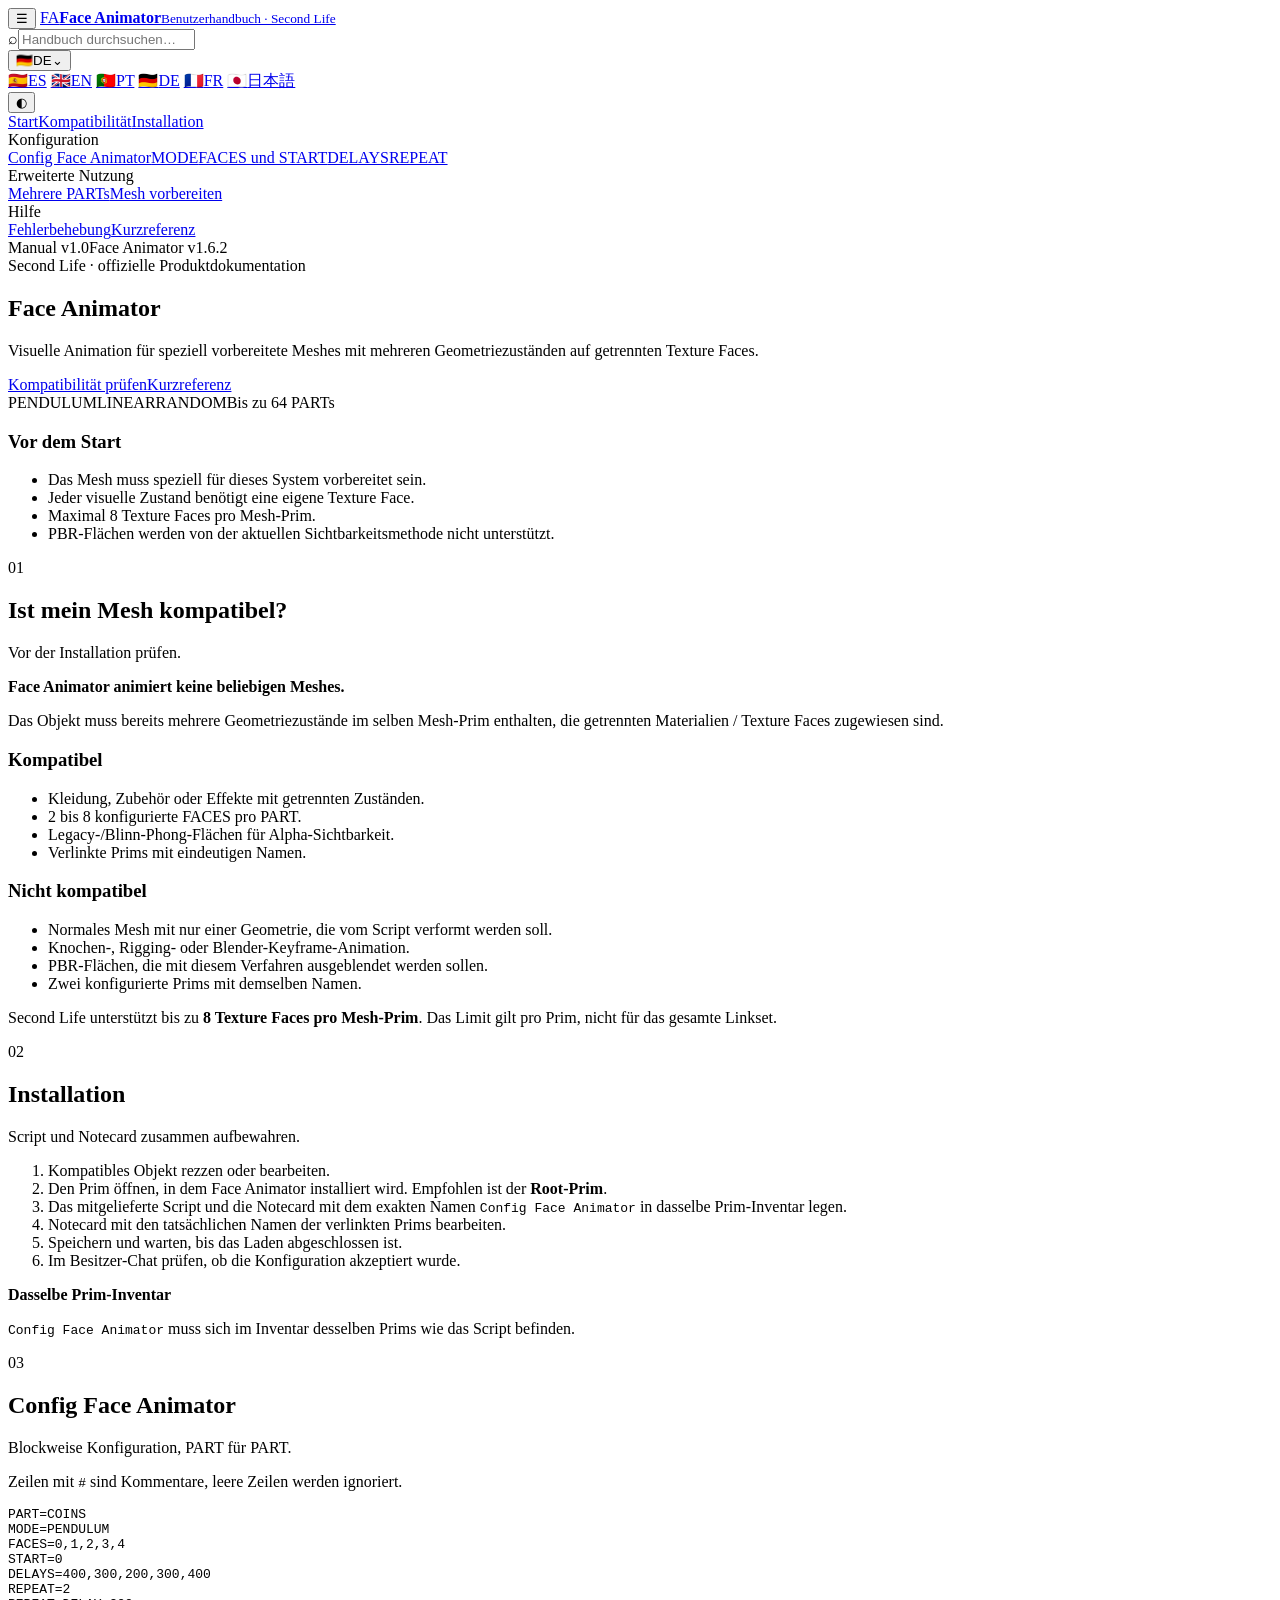
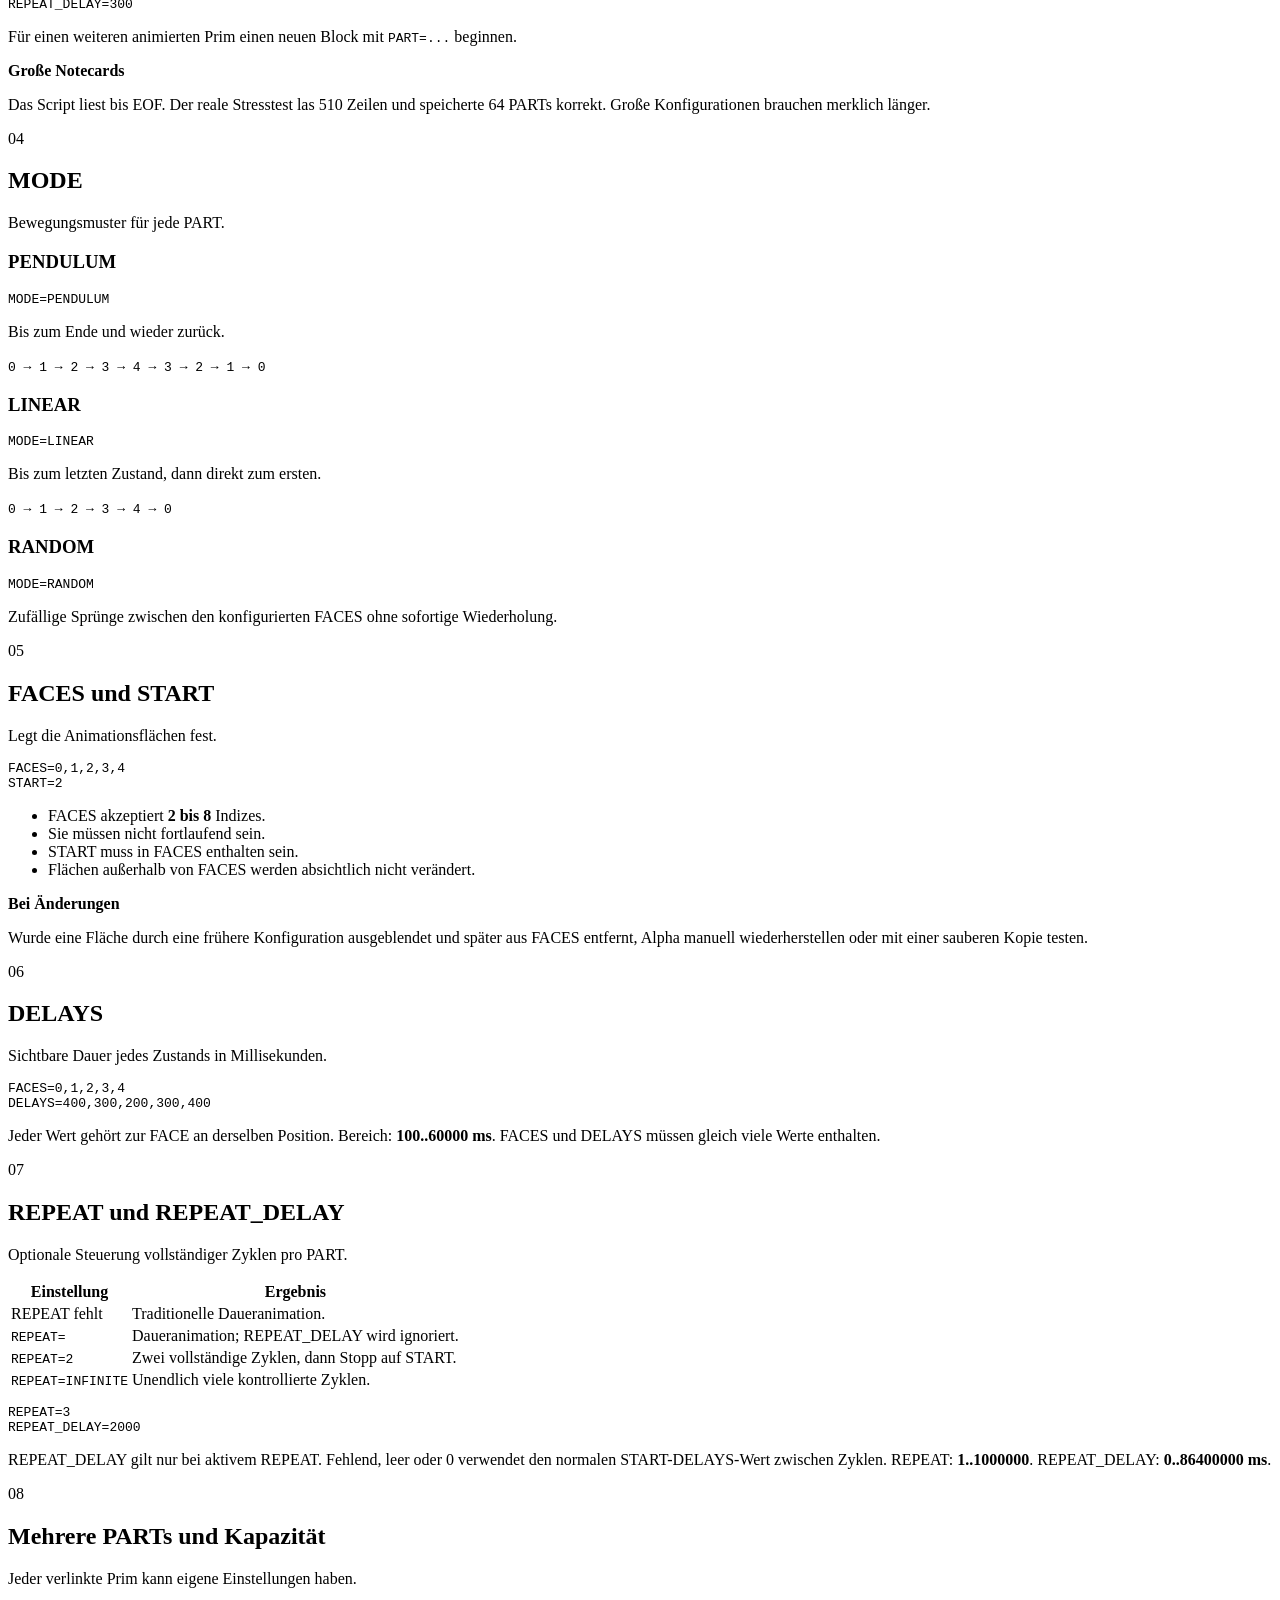
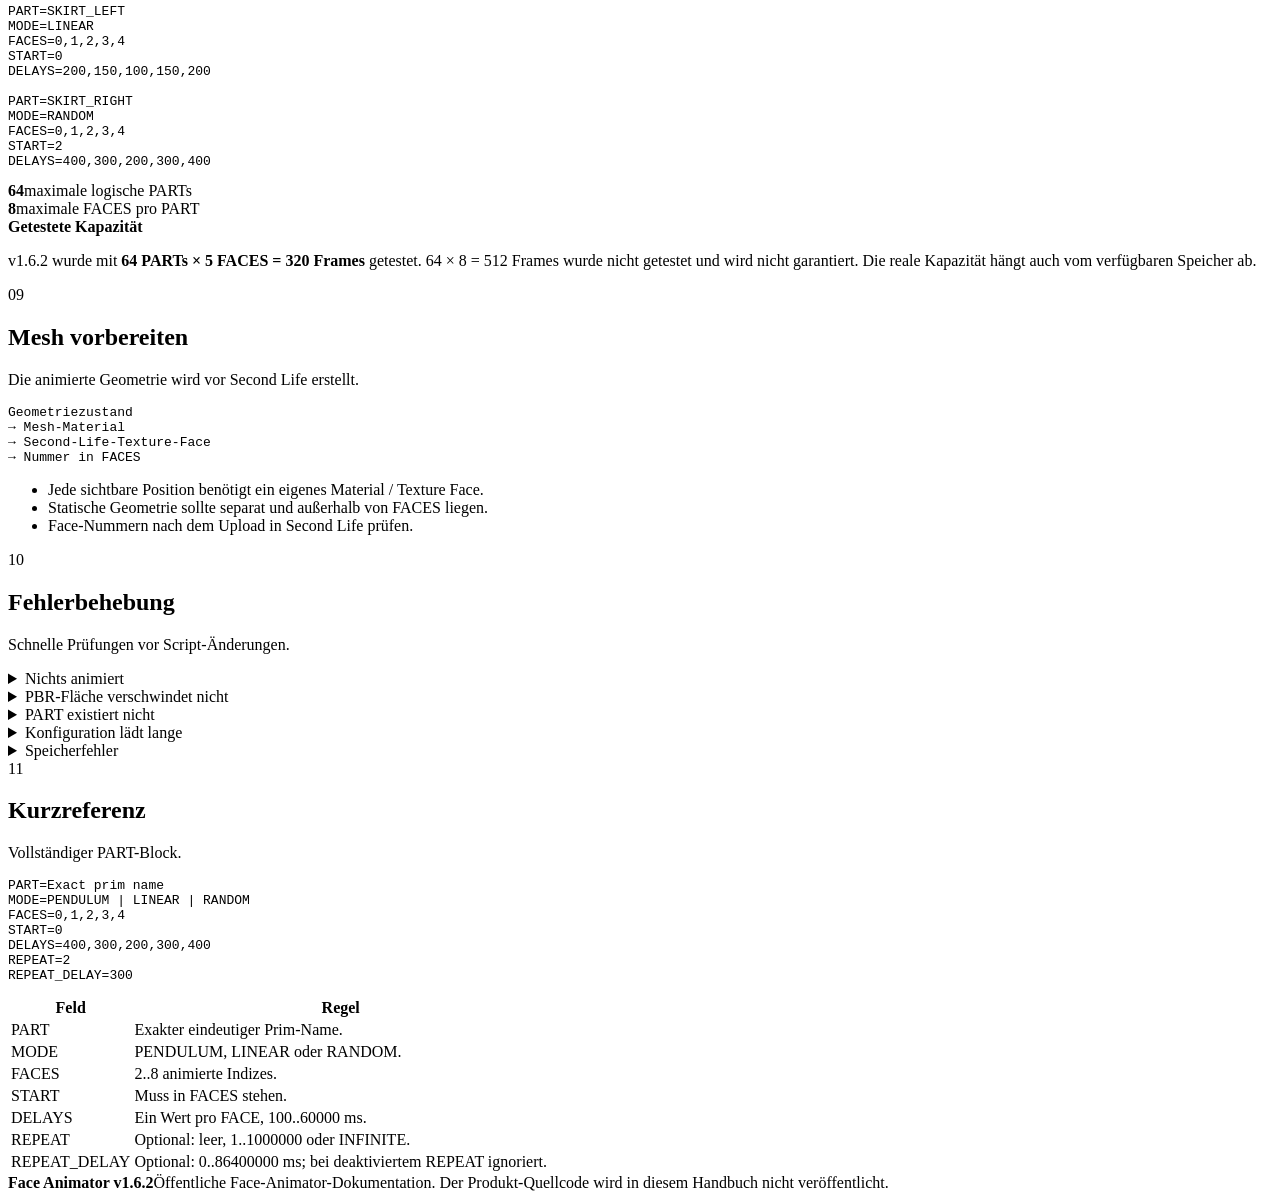
==== docs/de.html @ 1f6662c4 "Publica manual Face Animator: docs/de.html" ====
<!doctype html>
<html lang="de" data-theme="light" data-language="de">
<head>
  <meta charset="utf-8">
  <meta name="viewport" content="width=device-width,initial-scale=1">
  <meta name="description" content="Benutzerhandbuch für Face Animator v1.6.2 für Second Life.">
  <meta name="theme-color" content="#5745d8">
  <title>Face Animator · Benutzerhandbuch</title>
  <link rel="stylesheet" href="./styles.css?v=face-animator-20261009-1">
</head>
<body>
<header class="topbar">
  <button class="icon-button mobile-only" id="menuButton" aria-label="Menu">☰</button>
  <a class="brand" href="#inicio" aria-label="Face Animator"><span class="brand-mark">FA</span><span><strong>Face Animator</strong><small>Benutzerhandbuch · Second Life</small></span></a>
  <div class="top-actions">
    <label class="search"><span>⌕</span><input id="searchInput" type="search" placeholder="Handbuch durchsuchen…" aria-label="Handbuch durchsuchen…"></label>
    <div class="language-dropdown" id="languageDropdown">
      <button class="language-button" id="languageButton" type="button" aria-label="Language" aria-haspopup="true" aria-expanded="false"><span id="currentLanguageFlag" aria-hidden="true">🇩🇪</span><span class="language-code" id="currentLanguageCode">DE</span><span class="language-chevron" aria-hidden="true">⌄</span></button>
      <div class="language-menu" id="languageMenu" role="menu"><a href="./" data-lang="es" role="menuitem"><span aria-hidden="true">🇪🇸</span><span>ES</span></a>
<a href="./en.html" data-lang="en" role="menuitem"><span aria-hidden="true">🇬🇧</span><span>EN</span></a>
<a href="./pt.html" data-lang="pt" role="menuitem"><span aria-hidden="true">🇵🇹</span><span>PT</span></a>
<a href="./de.html" data-lang="de" role="menuitem"><span aria-hidden="true">🇩🇪</span><span>DE</span></a>
<a href="./fr.html" data-lang="fr" role="menuitem"><span aria-hidden="true">🇫🇷</span><span>FR</span></a>
<a href="./ja.html" data-lang="ja" role="menuitem"><span aria-hidden="true">🇯🇵</span><span>日本語</span></a></div>
    </div>
    <button class="icon-button" id="themeButton" aria-label="Theme">◐</button>
  </div>
</header>
<div class="layout">
  <aside class="sidebar" id="sidebar"><nav><a href="#inicio">Start</a><a href="#compatibilidade">Kompatibilität</a><a href="#instalacion">Installation</a><div class="nav-group">Konfiguration</div><a href="#config">Config Face Animator</a><a href="#modos">MODE</a><a href="#faces">FACES und START</a><a href="#delays">DELAYS</a><a href="#repeat">REPEAT</a><div class="nav-group">Erweiterte Nutzung</div><a href="#varias-partes">Mehrere PARTs</a><a href="#mesh">Mesh vorbereiten</a><div class="nav-group">Hilfe</div><a href="#problemas">Fehlerbehebung</a><a href="#referencia">Kurzreferenz</a></nav><div class="sidebar-footer"><span class="pill">Manual v1.0</span><span class="muted">Face Animator v1.6.2</span></div></aside>
  <main class="content" id="content">
<section id="inicio" class="hero searchable"><div class="hero-copy"><span class="eyebrow">Second Life · offizielle Produktdokumentation</span><h1>Face Animator</h1><p class="lead">Visuelle Animation für speziell vorbereitete Meshes mit mehreren Geometriezuständen auf getrennten Texture Faces.</p><div class="hero-actions"><a class="button primary" href="#compatibilidade">Kompatibilität prüfen</a><a class="button ghost" href="#referencia">Kurzreferenz</a></div><div class="badges"><span>PENDULUM</span><span>LINEAR</span><span>RANDOM</span><span>Bis zu 64 PARTs</span></div></div><div class="hero-card"><h3>Vor dem Start</h3><ul class="check-list"><li>Das Mesh muss speziell für dieses System vorbereitet sein.</li><li>Jeder visuelle Zustand benötigt eine eigene Texture Face.</li><li>Maximal 8 Texture Faces pro Mesh-Prim.</li><li>PBR-Flächen werden von der aktuellen Sichtbarkeitsmethode nicht unterstützt.</li></ul></div></section>
<section id="compatibilidade" class="doc-section searchable"><div class="section-heading"><span class="step">01</span><div><h2>Ist mein Mesh kompatibel?</h2><p>Vor der Installation prüfen.</p></div></div><div class="callout danger"><strong>Face Animator animiert keine beliebigen Meshes.</strong><p>Das Objekt muss bereits mehrere Geometriezustände im selben Mesh-Prim enthalten, die getrennten Materialien / Texture Faces zugewiesen sind.</p></div><div class="two-col"><div><h3>Kompatibel</h3><ul><li>Kleidung, Zubehör oder Effekte mit getrennten Zuständen.</li><li>2 bis 8 konfigurierte FACES pro PART.</li><li>Legacy-/Blinn-Phong-Flächen für Alpha-Sichtbarkeit.</li><li>Verlinkte Prims mit eindeutigen Namen.</li></ul></div><div><h3>Nicht kompatibel</h3><ul><li>Normales Mesh mit nur einer Geometrie, die vom Script verformt werden soll.</li><li>Knochen-, Rigging- oder Blender-Keyframe-Animation.</li><li>PBR-Flächen, die mit diesem Verfahren ausgeblendet werden sollen.</li><li>Zwei konfigurierte Prims mit demselben Namen.</li></ul></div></div><p>Second Life unterstützt bis zu <strong>8 Texture Faces pro Mesh-Prim</strong>. Das Limit gilt pro Prim, nicht für das gesamte Linkset.</p></section>
<section id="instalacion" class="doc-section searchable"><div class="section-heading"><span class="step">02</span><div><h2>Installation</h2><p>Script und Notecard zusammen aufbewahren.</p></div></div><ol><li>Kompatibles Objekt rezzen oder bearbeiten.</li><li>Den Prim öffnen, in dem Face Animator installiert wird. Empfohlen ist der <strong>Root-Prim</strong>.</li><li>Das mitgelieferte Script und die Notecard mit dem exakten Namen <code>Config Face Animator</code> in dasselbe Prim-Inventar legen.</li><li>Notecard mit den tatsächlichen Namen der verlinkten Prims bearbeiten.</li><li>Speichern und warten, bis das Laden abgeschlossen ist.</li><li>Im Besitzer-Chat prüfen, ob die Konfiguration akzeptiert wurde.</li></ol><div class="callout warning"><strong>Dasselbe Prim-Inventar</strong><p><code>Config Face Animator</code> muss sich im Inventar desselben Prims wie das Script befinden.</p></div></section>
<section id="config" class="doc-section searchable"><div class="section-heading"><span class="step">03</span><div><h2>Config Face Animator</h2><p>Blockweise Konfiguration, PART für PART.</p></div></div><p>Zeilen mit <code>#</code> sind Kommentare, leere Zeilen werden ignoriert.</p><pre><code>PART=COINS
MODE=PENDULUM
FACES=0,1,2,3,4
START=0
DELAYS=400,300,200,300,400
REPEAT=2
REPEAT_DELAY=300</code></pre><p>Für einen weiteren animierten Prim einen neuen Block mit <code>PART=...</code> beginnen.</p><div class="callout info"><strong>Große Notecards</strong><p>Das Script liest bis EOF. Der reale Stresstest las 510 Zeilen und speicherte 64 PARTs korrekt. Große Konfigurationen brauchen merklich länger.</p></div></section>
<section id="modos" class="doc-section searchable"><div class="section-heading"><span class="step">04</span><div><h2>MODE</h2><p>Bewegungsmuster für jede PART.</p></div></div><div class="cards three"><article><h3>PENDULUM</h3><pre><code>MODE=PENDULUM</code></pre><p>Bis zum Ende und wieder zurück.</p><code>0 → 1 → 2 → 3 → 4 → 3 → 2 → 1 → 0</code></article><article><h3>LINEAR</h3><pre><code>MODE=LINEAR</code></pre><p>Bis zum letzten Zustand, dann direkt zum ersten.</p><code>0 → 1 → 2 → 3 → 4 → 0</code></article><article><h3>RANDOM</h3><pre><code>MODE=RANDOM</code></pre><p>Zufällige Sprünge zwischen den konfigurierten FACES ohne sofortige Wiederholung.</p></article></div></section>
<section id="faces" class="doc-section searchable"><div class="section-heading"><span class="step">05</span><div><h2>FACES und START</h2><p>Legt die Animationsflächen fest.</p></div></div><pre><code>FACES=0,1,2,3,4
START=2</code></pre><ul><li>FACES akzeptiert <strong>2 bis 8</strong> Indizes.</li><li>Sie müssen nicht fortlaufend sein.</li><li>START muss in FACES enthalten sein.</li><li>Flächen außerhalb von FACES werden absichtlich nicht verändert.</li></ul><div class="callout warning"><strong>Bei Änderungen</strong><p>Wurde eine Fläche durch eine frühere Konfiguration ausgeblendet und später aus FACES entfernt, Alpha manuell wiederherstellen oder mit einer sauberen Kopie testen.</p></div></section>
<section id="delays" class="doc-section searchable"><div class="section-heading"><span class="step">06</span><div><h2>DELAYS</h2><p>Sichtbare Dauer jedes Zustands in Millisekunden.</p></div></div><pre><code>FACES=0,1,2,3,4
DELAYS=400,300,200,300,400</code></pre><p>Jeder Wert gehört zur FACE an derselben Position. Bereich: <strong>100..60000 ms</strong>. FACES und DELAYS müssen gleich viele Werte enthalten.</p></section>
<section id="repeat" class="doc-section searchable"><div class="section-heading"><span class="step">07</span><div><h2>REPEAT und REPEAT_DELAY</h2><p>Optionale Steuerung vollständiger Zyklen pro PART.</p></div></div><table><thead><tr><th>Einstellung</th><th>Ergebnis</th></tr></thead><tbody><tr><td>REPEAT fehlt</td><td>Traditionelle Daueranimation.</td></tr><tr><td><code>REPEAT=</code></td><td>Daueranimation; REPEAT_DELAY wird ignoriert.</td></tr><tr><td><code>REPEAT=2</code></td><td>Zwei vollständige Zyklen, dann Stopp auf START.</td></tr><tr><td><code>REPEAT=INFINITE</code></td><td>Unendlich viele kontrollierte Zyklen.</td></tr></tbody></table><pre><code>REPEAT=3
REPEAT_DELAY=2000</code></pre><p>REPEAT_DELAY gilt nur bei aktivem REPEAT. Fehlend, leer oder 0 verwendet den normalen START-DELAYS-Wert zwischen Zyklen. REPEAT: <strong>1..1000000</strong>. REPEAT_DELAY: <strong>0..86400000 ms</strong>.</p></section>
<section id="varias-partes" class="doc-section searchable"><div class="section-heading"><span class="step">08</span><div><h2>Mehrere PARTs und Kapazität</h2><p>Jeder verlinkte Prim kann eigene Einstellungen haben.</p></div></div><pre><code>PART=SKIRT_LEFT
MODE=LINEAR
FACES=0,1,2,3,4
START=0
DELAYS=200,150,100,150,200

PART=SKIRT_RIGHT
MODE=RANDOM
FACES=0,1,2,3,4
START=2
DELAYS=400,300,200,300,400</code></pre><div class="stats"><div><strong>64</strong><span>maximale logische PARTs</span></div><div><strong>8</strong><span>maximale FACES pro PART</span></div></div><div class="callout info"><strong>Getestete Kapazität</strong><p>v1.6.2 wurde mit <strong>64 PARTs × 5 FACES = 320 Frames</strong> getestet. 64 × 8 = 512 Frames wurde nicht getestet und wird nicht garantiert. Die reale Kapazität hängt auch vom verfügbaren Speicher ab.</p></div></section>
<section id="mesh" class="doc-section searchable"><div class="section-heading"><span class="step">09</span><div><h2>Mesh vorbereiten</h2><p>Die animierte Geometrie wird vor Second Life erstellt.</p></div></div><pre><code>Geometriezustand
→ Mesh-Material
→ Second-Life-Texture-Face
→ Nummer in FACES</code></pre><ul><li>Jede sichtbare Position benötigt ein eigenes Material / Texture Face.</li><li>Statische Geometrie sollte separat und außerhalb von FACES liegen.</li><li>Face-Nummern nach dem Upload in Second Life prüfen.</li></ul></section>
<section id="problemas" class="doc-section searchable"><div class="section-heading"><span class="step">10</span><div><h2>Fehlerbehebung</h2><p>Schnelle Prüfungen vor Script-Änderungen.</p></div></div><details><summary>Nichts animiert</summary><p>Mesh-Aufbau, exakten PART-Namen und gültige FACES prüfen.</p></details><details><summary>PBR-Fläche verschwindet nicht</summary><p>Die aktuelle Methode verwendet Blinn-Phong-Alpha; PBR-Flächen reagieren darauf nicht sichtbar.</p></details><details><summary>PART existiert nicht</summary><p>Den exakten Namen aus dem Startscan verwenden.</p></details><details><summary>Konfiguration lädt lange</summary><p>Notecards werden zeilenweise gelesen. Auf EOF/valid configuration warten.</p></details><details><summary>Speicherfehler</summary><p>Gesamtzahl von PARTs oder FACES reduzieren.</p></details></section>
<section id="referencia" class="doc-section searchable"><div class="section-heading"><span class="step">11</span><div><h2>Kurzreferenz</h2><p>Vollständiger PART-Block.</p></div></div><pre><code>PART=Exact prim name
MODE=PENDULUM | LINEAR | RANDOM
FACES=0,1,2,3,4
START=0
DELAYS=400,300,200,300,400
REPEAT=2
REPEAT_DELAY=300</code></pre><table><thead><tr><th>Feld</th><th>Regel</th></tr></thead><tbody><tr><td>PART</td><td>Exakter eindeutiger Prim-Name.</td></tr><tr><td>MODE</td><td>PENDULUM, LINEAR oder RANDOM.</td></tr><tr><td>FACES</td><td>2..8 animierte Indizes.</td></tr><tr><td>START</td><td>Muss in FACES stehen.</td></tr><tr><td>DELAYS</td><td>Ein Wert pro FACE, 100..60000 ms.</td></tr><tr><td>REPEAT</td><td>Optional: leer, 1..1000000 oder INFINITE.</td></tr><tr><td>REPEAT_DELAY</td><td>Optional: 0..86400000 ms; bei deaktiviertem REPEAT ignoriert.</td></tr></tbody></table></section><div id="noResults" class="no-results" hidden><h2>Keine Treffer</h2></div><footer class="site-footer"><strong>Face Animator v1.6.2</strong><span>Öffentliche Face-Animator-Dokumentation. Der Produkt-Quellcode wird in diesem Handbuch nicht veröffentlicht.</span></footer></main>
</div>
<script src="./app.js?v=face-animator-20261009-1"></script>
</body></html>
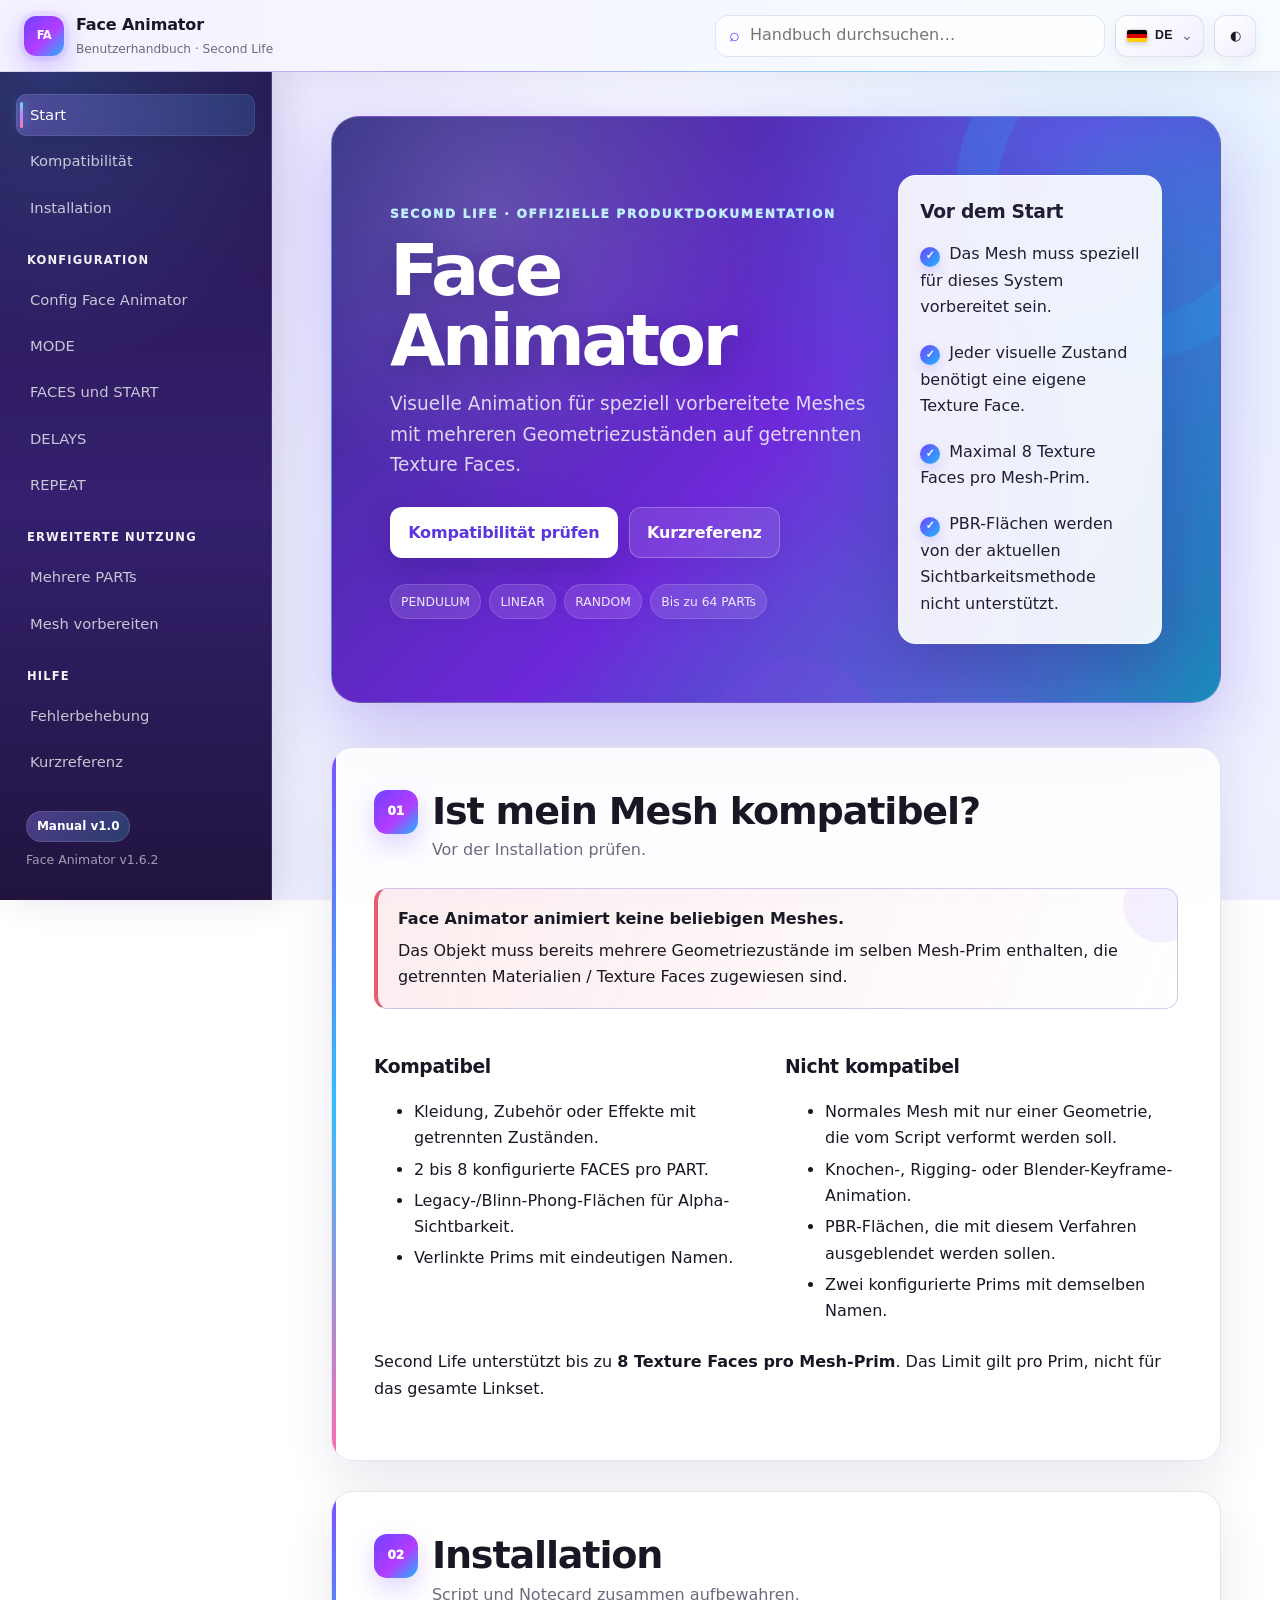
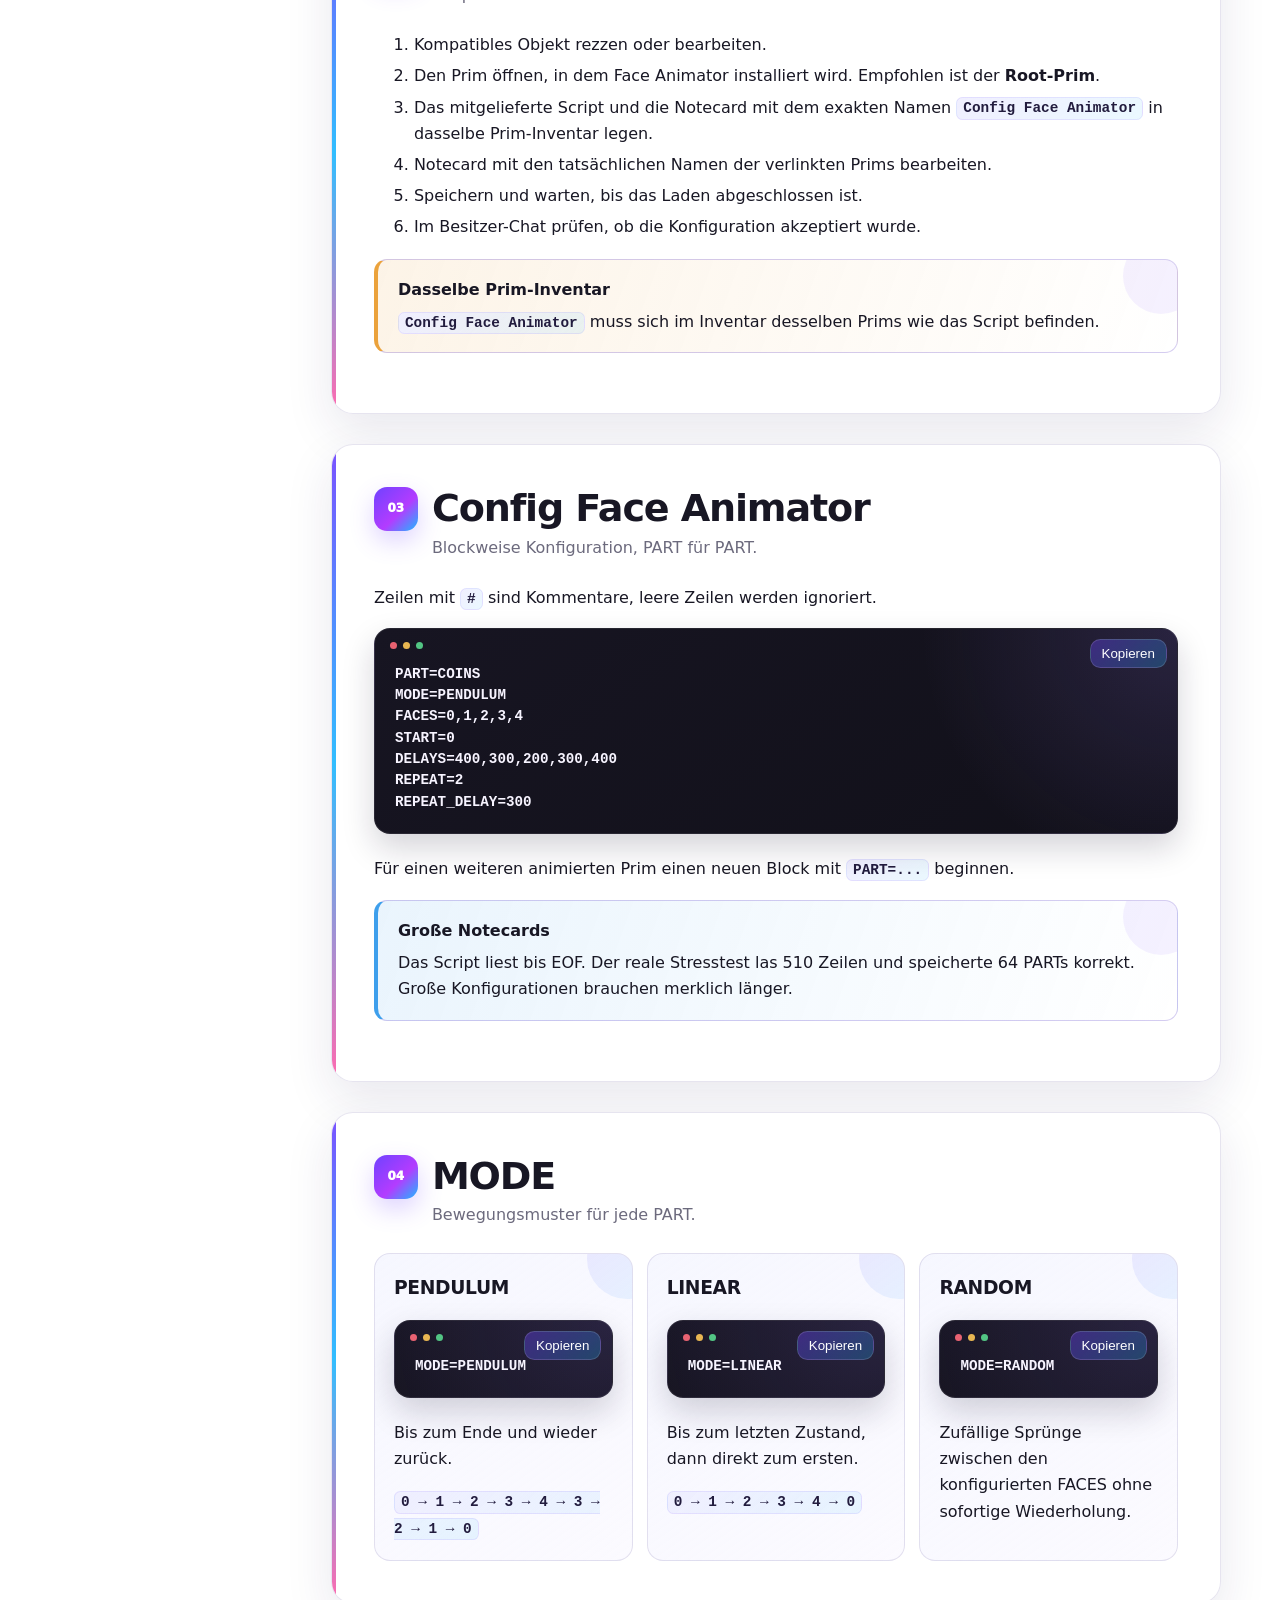
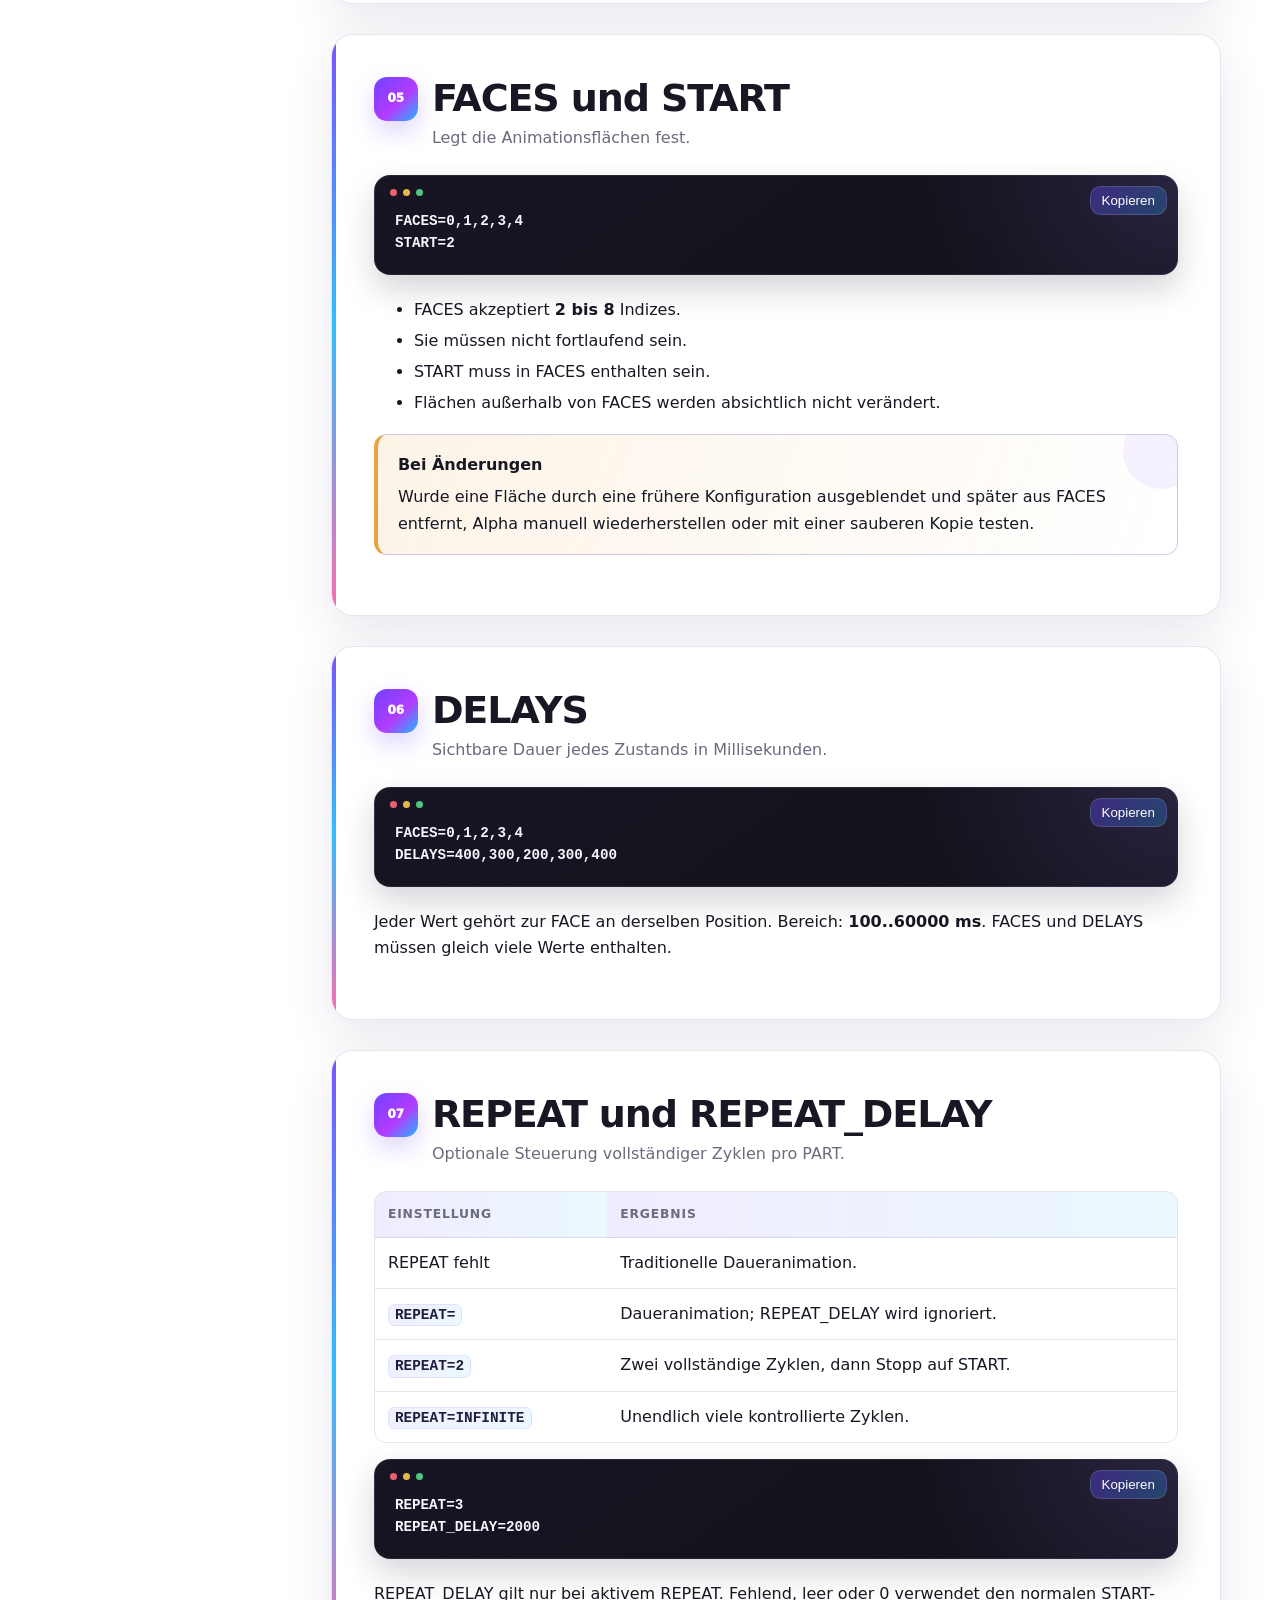
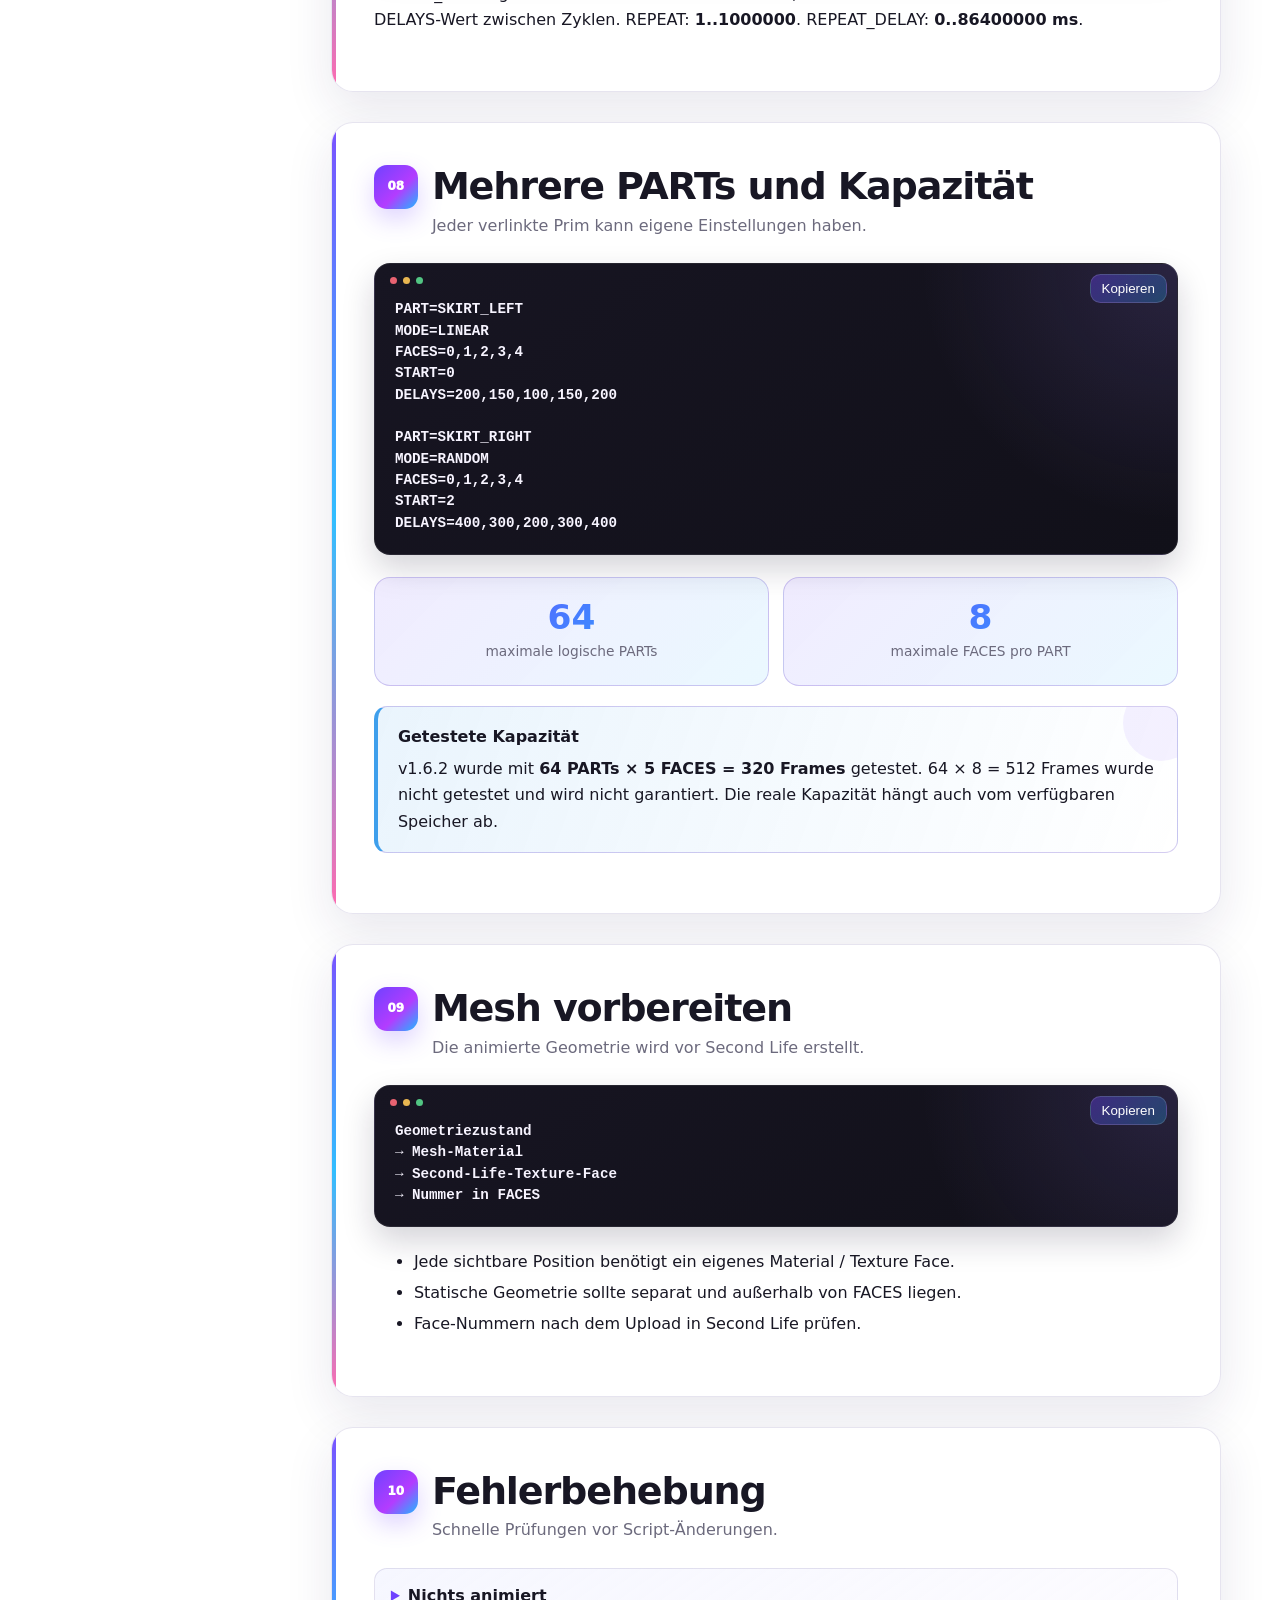
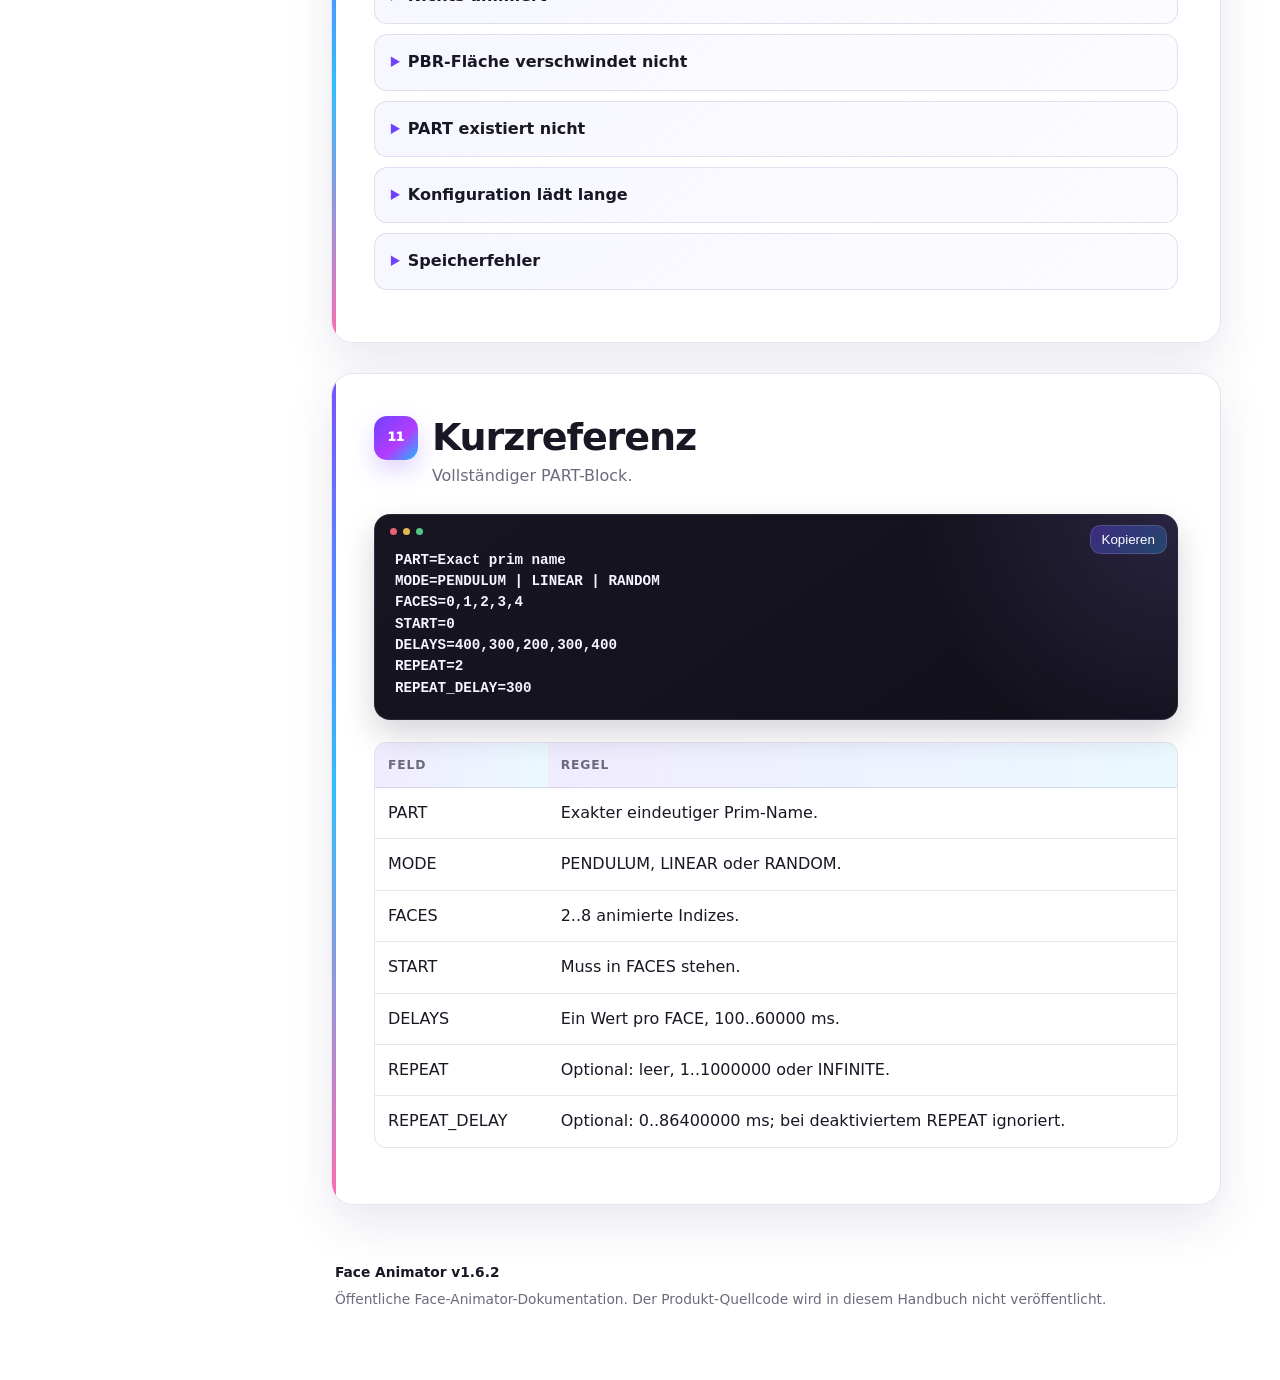
==== commit 9678e911: "Corrige banderas del selector de idiomas DE" ====
--- a/docs/de.html
+++ b/docs/de.html
@@ -15,13 +15,15 @@
   <div class="top-actions">
     <label class="search"><span>⌕</span><input id="searchInput" type="search" placeholder="Handbuch durchsuchen…" aria-label="Handbuch durchsuchen…"></label>
     <div class="language-dropdown" id="languageDropdown">
-      <button class="language-button" id="languageButton" type="button" aria-label="Language" aria-haspopup="true" aria-expanded="false"><span id="currentLanguageFlag" aria-hidden="true">🇩🇪</span><span class="language-code" id="currentLanguageCode">DE</span><span class="language-chevron" aria-hidden="true">⌄</span></button>
-      <div class="language-menu" id="languageMenu" role="menu"><a href="./" data-lang="es" role="menuitem"><span aria-hidden="true">🇪🇸</span><span>ES</span></a>
-<a href="./en.html" data-lang="en" role="menuitem"><span aria-hidden="true">🇬🇧</span><span>EN</span></a>
-<a href="./pt.html" data-lang="pt" role="menuitem"><span aria-hidden="true">🇵🇹</span><span>PT</span></a>
-<a href="./de.html" data-lang="de" role="menuitem"><span aria-hidden="true">🇩🇪</span><span>DE</span></a>
-<a href="./fr.html" data-lang="fr" role="menuitem"><span aria-hidden="true">🇫🇷</span><span>FR</span></a>
-<a href="./ja.html" data-lang="ja" role="menuitem"><span aria-hidden="true">🇯🇵</span><span>日本語</span></a></div>
+      <button class="language-button" id="languageButton" type="button" aria-label="Language" aria-haspopup="true" aria-expanded="false"><img class="language-flag" width="22" height="14" id="currentLanguageFlag" src="./assets/flags/de.svg" alt=""><span class="language-code" id="currentLanguageCode">DE</span><span class="language-chevron" aria-hidden="true">⌄</span></button>
+      <div class="language-menu" id="languageMenu" role="menu">
+          <a href="./" data-lang="es" role="menuitem"><img class="language-flag" width="22" height="14" src="./assets/flags/es.svg" alt=""><span>ES</span></a>
+          <a href="./en.html" data-lang="en" role="menuitem"><img class="language-flag" width="22" height="14" src="./assets/flags/gb.svg" alt=""><span>EN</span></a>
+          <a href="./pt.html" data-lang="pt" role="menuitem"><img class="language-flag" width="22" height="14" src="./assets/flags/pt.svg" alt=""><span>PT</span></a>
+          <a href="./de.html" data-lang="de" role="menuitem"><img class="language-flag" width="22" height="14" src="./assets/flags/de.svg" alt=""><span>DE</span></a>
+          <a href="./fr.html" data-lang="fr" role="menuitem"><img class="language-flag" width="22" height="14" src="./assets/flags/fr.svg" alt=""><span>FR</span></a>
+          <a href="./ja.html" data-lang="ja" role="menuitem"><img class="language-flag" width="22" height="14" src="./assets/flags/jp.svg" alt=""><span>日本語</span></a>
+        </div>
     </div>
     <button class="icon-button" id="themeButton" aria-label="Theme">◐</button>
   </div>
@@ -70,5 +72,5 @@
 REPEAT=2
 REPEAT_DELAY=300</code></pre><table><thead><tr><th>Feld</th><th>Regel</th></tr></thead><tbody><tr><td>PART</td><td>Exakter eindeutiger Prim-Name.</td></tr><tr><td>MODE</td><td>PENDULUM, LINEAR oder RANDOM.</td></tr><tr><td>FACES</td><td>2..8 animierte Indizes.</td></tr><tr><td>START</td><td>Muss in FACES stehen.</td></tr><tr><td>DELAYS</td><td>Ein Wert pro FACE, 100..60000 ms.</td></tr><tr><td>REPEAT</td><td>Optional: leer, 1..1000000 oder INFINITE.</td></tr><tr><td>REPEAT_DELAY</td><td>Optional: 0..86400000 ms; bei deaktiviertem REPEAT ignoriert.</td></tr></tbody></table></section><div id="noResults" class="no-results" hidden><h2>Keine Treffer</h2></div><footer class="site-footer"><strong>Face Animator v1.6.2</strong><span>Öffentliche Face-Animator-Dokumentation. Der Produkt-Quellcode wird in diesem Handbuch nicht veröffentlicht.</span></footer></main>
 </div>
-<script src="./app.js?v=face-animator-20261009-1"></script>
+<script src="./app.js?v=face-animator-20261009-2"></script>
 </body></html>
--- a/docs/styles.css
+++ b/docs/styles.css
@@ -0,0 +1,707 @@
+:root{
+  --bg:#f6f7ff;
+  --bg-2:#eef0ff;
+  --panel:rgba(255,255,255,.86);
+  --panel-solid:#ffffff;
+  --panel-2:#f0efff;
+  --text:#181724;
+  --muted:#6c6a7d;
+  --border:rgba(78,65,140,.14);
+  --accent:#6f42ff;
+  --accent-2:#b33cff;
+  --accent-3:#1fb8ff;
+  --accent-4:#ff5da8;
+  --accent-soft:rgba(111,66,255,.10);
+  --accent-soft-2:rgba(31,184,255,.09);
+  --shadow:0 18px 48px rgba(35,27,88,.10);
+  --shadow-hover:0 24px 58px rgba(74,47,167,.18);
+  --topbar:72px;
+  --sidebar:272px;
+  color-scheme:light;
+}
+html[data-theme="dark"]{
+  --bg:#0d0d14;
+  --bg-2:#12121d;
+  --panel:rgba(24,24,34,.88);
+  --panel-solid:#181822;
+  --panel-2:#222232;
+  --text:#f5f3ff;
+  --muted:#aaa7bd;
+  --border:rgba(180,166,255,.13);
+  --accent:#9f83ff;
+  --accent-2:#d06bff;
+  --accent-3:#47c7ff;
+  --accent-4:#ff78b8;
+  --accent-soft:rgba(159,131,255,.13);
+  --accent-soft-2:rgba(71,199,255,.10);
+  --shadow:0 18px 50px rgba(0,0,0,.28);
+  --shadow-hover:0 26px 62px rgba(0,0,0,.36);
+  color-scheme:dark;
+}
+*{box-sizing:border-box}
+html{scroll-behavior:smooth;scroll-padding-top:92px;overflow-x:hidden}
+body{
+  margin:0;min-width:0;overflow-x:hidden;
+  background:
+    radial-gradient(circle at 12% 8%,rgba(111,66,255,.10),transparent 30rem),
+    radial-gradient(circle at 88% 18%,rgba(31,184,255,.08),transparent 28rem),
+    linear-gradient(180deg,var(--bg),var(--bg-2));
+  background-attachment:fixed;
+  color:var(--text);
+  font:16px/1.65 Inter,ui-sans-serif,system-ui,-apple-system,BlinkMacSystemFont,"Segoe UI",sans-serif
+}
+body::before{
+  content:"";position:fixed;inset:0;z-index:-1;pointer-events:none;opacity:.45;
+  background-image:
+    linear-gradient(rgba(111,66,255,.025) 1px,transparent 1px),
+    linear-gradient(90deg,rgba(111,66,255,.025) 1px,transparent 1px);
+  background-size:34px 34px;
+  mask-image:linear-gradient(to bottom,black,transparent 85%)
+}
+a{color:inherit}
+::selection{background:rgba(111,66,255,.24);color:var(--text)}
+code{
+  font:600 .9em/1.5 ui-monospace,SFMono-Regular,Consolas,monospace;
+  background:linear-gradient(135deg,var(--panel-2),var(--accent-soft-2));
+  color:color-mix(in srgb,var(--text) 88%,var(--accent));
+  padding:.13rem .38rem;border:1px solid color-mix(in srgb,var(--accent) 10%,transparent);border-radius:.4rem
+}
+pre{
+  position:relative;margin:1rem 0 1.35rem;max-width:100%;
+  background:radial-gradient(circle at 100% 0,rgba(159,131,255,.16),transparent 16rem),linear-gradient(145deg,#171522,#111019);
+  color:#f7f4ff;padding:1.25rem;border:1px solid rgba(255,255,255,.08);border-radius:1rem;overflow:auto;
+  box-shadow:0 14px 32px rgba(20,16,42,.18)
+}
+pre::before{content:"";display:block;position:absolute;left:15px;top:13px;width:7px;height:7px;border-radius:50%;background:#ff6b7a;box-shadow:13px 0 #ffc857,26px 0 #59d98e;opacity:.9}
+pre code{display:block;padding:15px 0 0;background:transparent;border:0;color:inherit;font-size:.89rem}
+.copy-button{
+  position:absolute;top:.62rem;right:.65rem;border:1px solid rgba(255,255,255,.14);background:rgba(255,255,255,.08);
+  backdrop-filter:blur(8px);color:#fff;border-radius:.65rem;padding:.38rem .68rem;cursor:pointer;
+  transition:transform .18s ease,background .18s ease,border-color .18s ease
+}
+.copy-button:hover{transform:translateY(-1px);background:rgba(159,131,255,.22);border-color:rgba(159,131,255,.36)}
+.scroll-progress{
+  position:fixed;z-index:40;left:0;top:0;height:3px;width:0;
+  background:linear-gradient(90deg,var(--accent),var(--accent-3),var(--accent-4));
+  box-shadow:0 0 16px color-mix(in srgb,var(--accent) 55%,transparent);pointer-events:none
+}
+.topbar{
+  height:var(--topbar);position:fixed;inset:0 0 auto 0;z-index:20;display:flex;align-items:center;justify-content:space-between;
+  gap:16px;padding:0 24px;background:color-mix(in srgb,var(--panel-solid) 82%,transparent);
+  backdrop-filter:blur(22px) saturate(1.3);border-bottom:1px solid var(--border);box-shadow:0 7px 28px rgba(33,27,67,.05)
+}
+.topbar::after{content:"";position:absolute;left:0;right:0;bottom:-1px;height:1px;background:linear-gradient(90deg,transparent,var(--accent),var(--accent-3),transparent);opacity:.42}
+.brand{display:flex;align-items:center;gap:12px;min-width:0;text-decoration:none}
+.brand-mark{
+  position:relative;width:40px;height:40px;flex:0 0 auto;border-radius:12px;display:grid;place-items:center;overflow:hidden;
+  background:linear-gradient(135deg,var(--accent),var(--accent-2) 55%,var(--accent-3));color:#fff;font-weight:900;
+  box-shadow:0 10px 28px rgba(111,66,255,.30);transform:translateZ(0)
+}
+.brand-mark::after{
+  content:"";position:absolute;inset:-40%;background:linear-gradient(110deg,transparent 30%,rgba(255,255,255,.45),transparent 65%);
+  transform:translateX(-75%) rotate(10deg);animation:brandShine 7s ease-in-out infinite
+}
+@keyframes brandShine{0%,72%{transform:translateX(-85%) rotate(10deg)}86%,100%{transform:translateX(85%) rotate(10deg)}}
+.brand strong,.brand small{display:block;white-space:nowrap}
+.brand strong{letter-spacing:-.01em}
+.brand small{font-size:.76rem;color:var(--muted);margin-top:1px}
+.top-actions{display:flex;align-items:center;gap:10px;min-width:0}
+.search{
+  width:min(390px,38vw);height:42px;display:flex;align-items:center;gap:8px;
+  background:color-mix(in srgb,var(--panel-solid) 72%,transparent);border:1px solid var(--border);border-radius:13px;padding:0 13px;
+  box-shadow:inset 0 1px 0 rgba(255,255,255,.24);transition:border-color .2s ease,box-shadow .2s ease,transform .2s ease
+}
+.search:focus-within{border-color:color-mix(in srgb,var(--accent) 55%,var(--border));box-shadow:0 0 0 4px var(--accent-soft);transform:translateY(-1px)}
+.search span{color:var(--accent);font-size:1.1rem}
+.search input{width:100%;min-width:0;border:0;outline:0;background:transparent;color:var(--text);font:inherit}
+.icon-button{
+  position:relative;overflow:hidden;width:42px;height:42px;border:1px solid var(--border);
+  background:linear-gradient(145deg,var(--panel-solid),var(--panel-2));color:var(--text);border-radius:12px;cursor:pointer;
+  box-shadow:0 6px 18px rgba(37,30,72,.06);transition:transform .2s ease,border-color .2s ease,box-shadow .2s ease,color .2s ease
+}
+.icon-button:hover{transform:translateY(-2px) rotate(-2deg);color:var(--accent);border-color:color-mix(in srgb,var(--accent) 35%,var(--border));box-shadow:0 10px 24px rgba(86,57,178,.13)}
+.layout{display:grid;grid-template-columns:var(--sidebar) minmax(0,1fr);padding-top:var(--topbar);min-height:100vh;width:100%}
+.sidebar{
+  position:fixed;top:var(--topbar);bottom:0;left:0;width:var(--sidebar);padding:22px 16px;
+  background:linear-gradient(180deg,color-mix(in srgb,var(--panel-solid) 92%,transparent),color-mix(in srgb,var(--panel-2) 72%,var(--panel-solid)));
+  border-right:1px solid var(--border);overflow-y:auto;overflow-x:hidden;z-index:15
+}
+.sidebar nav{display:grid;gap:4px}
+.sidebar a{
+  position:relative;display:block;padding:9px 12px 9px 14px;border-radius:10px;color:var(--muted);text-decoration:none;font-size:.92rem;
+  transition:color .18s ease,background .18s ease,transform .18s ease,box-shadow .18s ease
+}
+.sidebar a::before{
+  content:"";position:absolute;left:4px;top:50%;width:3px;height:0;border-radius:99px;transform:translateY(-50%);
+  background:linear-gradient(var(--accent),var(--accent-3));transition:height .18s ease
+}
+.sidebar a:hover{color:var(--accent);background:var(--accent-soft);transform:translateX(3px)}
+.sidebar a.active{color:var(--accent);background:linear-gradient(90deg,var(--accent-soft),var(--accent-soft-2));box-shadow:inset 0 0 0 1px color-mix(in srgb,var(--accent) 10%,transparent)}
+.sidebar a.active::before{height:62%}
+.nav-group{margin:18px 11px 5px;color:var(--text);font-size:.72rem;font-weight:900;letter-spacing:.1em;text-transform:uppercase}
+.sidebar-footer{display:grid;gap:8px;margin:28px 10px 10px}
+.pill{
+  display:inline-flex;width:max-content;padding:.28rem .62rem;border-radius:999px;
+  background:linear-gradient(135deg,var(--accent-soft),var(--accent-soft-2));color:var(--accent);
+  border:1px solid color-mix(in srgb,var(--accent) 18%,transparent);font-size:.75rem;font-weight:900
+}
+.muted{color:var(--muted);font-size:.78rem}
+.content{grid-column:2;min-width:0;width:min(1180px,calc(100vw - var(--sidebar)));max-width:100%;padding:44px clamp(24px,4.6vw,68px) 60px;margin:0 auto}
+.hero{
+  position:relative;isolation:isolate;overflow:hidden;display:grid;
+  grid-template-columns:minmax(0,1.45fr) minmax(260px,.8fr);gap:30px;align-items:center;min-width:0;margin-bottom:44px;
+  padding:clamp(30px,5vw,58px);
+  background:
+    radial-gradient(circle at 8% 5%,rgba(111,66,255,.22),transparent 35%),
+    radial-gradient(circle at 92% 18%,rgba(31,184,255,.20),transparent 28%),
+    radial-gradient(circle at 75% 95%,rgba(255,93,168,.12),transparent 30%),
+    linear-gradient(135deg,color-mix(in srgb,var(--panel-solid) 88%,var(--accent-soft)),color-mix(in srgb,var(--panel-solid) 88%,var(--accent-soft-2)));
+  border:1px solid color-mix(in srgb,var(--accent) 25%,var(--border));border-radius:28px;
+  box-shadow:0 28px 72px rgba(61,40,145,.14)
+}
+.hero::before{
+  content:"";position:absolute;z-index:-1;width:260px;height:260px;right:-80px;top:-100px;border-radius:50%;
+  border:42px solid color-mix(in srgb,var(--accent-3) 18%,transparent);animation:floatOrb 10s ease-in-out infinite alternate
+}
+.hero::after{
+  content:"";position:absolute;z-index:-1;width:180px;height:180px;left:42%;bottom:-135px;border-radius:50%;
+  background:color-mix(in srgb,var(--accent-2) 10%,transparent);filter:blur(2px)
+}
+@keyframes floatOrb{from{transform:translate3d(0,0,0) rotate(0)}to{transform:translate3d(-20px,22px,0) rotate(12deg)}}
+.hero-copy{min-width:0}
+.eyebrow{display:inline-block;color:var(--accent);font-size:.76rem;font-weight:950;letter-spacing:.14em;text-transform:uppercase}
+h1{
+  max-width:100%;font-size:clamp(2.45rem,5.6vw,4.65rem);line-height:.98;margin:.55rem 0 .85rem;letter-spacing:-.05em;
+  background:linear-gradient(120deg,var(--text) 16%,var(--accent) 58%,var(--accent-3));
+  -webkit-background-clip:text;background-clip:text;color:transparent
+}
+.lead{font-size:1.16rem;color:var(--muted);max-width:650px}
+.hero-actions{display:flex;flex-wrap:wrap;gap:11px;margin:26px 0}
+.button{
+  --btn-x:50%;--btn-y:50%;position:relative;isolation:isolate;overflow:hidden;display:inline-flex;align-items:center;justify-content:center;
+  gap:.45rem;min-height:46px;padding:.72rem 1.08rem;border-radius:12px;text-decoration:none;font-weight:850;letter-spacing:-.01em;
+  border:1px solid transparent;transition:transform .2s cubic-bezier(.2,.8,.2,1),box-shadow .2s ease,border-color .2s ease
+}
+.button::before{
+  content:"";position:absolute;z-index:-1;inset:0;
+  background:radial-gradient(circle at var(--btn-x) var(--btn-y),rgba(255,255,255,.42),transparent 34%);
+  opacity:0;transition:opacity .2s ease
+}
+.button:hover::before{opacity:1}
+.button:hover{transform:translateY(-3px) scale(1.015)}
+.button:active{transform:translateY(-1px) scale(.99)}
+.button.primary{background:linear-gradient(135deg,var(--accent),var(--accent-2) 62%,var(--accent-4));color:#fff;box-shadow:0 12px 28px rgba(111,66,255,.26)}
+.button.primary:hover{box-shadow:0 18px 36px rgba(111,66,255,.34)}
+.button.ghost{border-color:var(--border);background:color-mix(in srgb,var(--panel-solid) 84%,transparent);color:var(--text);box-shadow:0 8px 22px rgba(41,33,77,.07)}
+.button.ghost:hover{border-color:color-mix(in srgb,var(--accent) 35%,var(--border));box-shadow:0 14px 30px rgba(79,52,169,.13)}
+.badges{display:flex;flex-wrap:wrap;gap:8px}
+.badges span{
+  padding:.38rem .64rem;background:color-mix(in srgb,var(--panel-solid) 86%,transparent);border:1px solid var(--border);
+  border-radius:999px;font-size:.77rem;color:var(--muted);box-shadow:0 5px 14px rgba(35,27,88,.04);
+  transition:transform .18s ease,border-color .18s ease,color .18s ease
+}
+.badges span:hover{transform:translateY(-2px);border-color:color-mix(in srgb,var(--accent) 30%,var(--border));color:var(--accent)}
+.hero-card,.mini-card{
+  min-width:0;background:color-mix(in srgb,var(--panel-solid) 86%,transparent);backdrop-filter:blur(14px);
+  border:1px solid color-mix(in srgb,var(--accent) 16%,var(--border));border-radius:18px;padding:21px;box-shadow:var(--shadow)
+}
+.hero-card{position:relative;overflow:hidden;transition:transform .25s ease,box-shadow .25s ease,border-color .25s ease}
+.hero-card::after{
+  content:"";position:absolute;inset:0;pointer-events:none;
+  background:linear-gradient(120deg,transparent 30%,rgba(255,255,255,.24) 48%,transparent 65%);
+  transform:translateX(-115%);transition:transform .7s ease
+}
+.hero-card:hover{transform:translateY(-5px) rotate(.2deg);border-color:color-mix(in srgb,var(--accent-3) 34%,var(--border));box-shadow:var(--shadow-hover)}
+.hero-card:hover::after{transform:translateX(115%)}
+.hero-card h3{margin-top:0}
+.check-list{list-style:none;padding:0;margin:0;display:grid;gap:10px}
+.check-list li::before{
+  content:"✓";display:inline-grid;place-items:center;width:20px;height:20px;margin-right:9px;border-radius:50%;
+  background:linear-gradient(135deg,var(--accent),var(--accent-3));color:white;font-size:.7rem;font-weight:950;
+  box-shadow:0 5px 12px rgba(111,66,255,.18)
+}
+
+
+.doc-section{
+  position:relative;overflow:hidden;min-width:0;margin:0 0 30px;padding:clamp(24px,4vw,42px);
+  background:var(--panel);backdrop-filter:blur(18px) saturate(1.12);border:1px solid var(--border);border-radius:22px;
+  box-shadow:var(--shadow);transition:transform .25s ease,border-color .25s ease,box-shadow .25s ease
+}
+.doc-section::before{content:"";position:absolute;inset:0 auto 0 0;width:3px;background:linear-gradient(180deg,var(--accent),var(--accent-3),var(--accent-4));opacity:.55}
+.doc-section:hover{border-color:color-mix(in srgb,var(--accent) 20%,var(--border));box-shadow:var(--shadow-hover)}
+.section-heading{display:flex;gap:14px;align-items:flex-start;margin-bottom:24px}
+.section-heading h2{font-size:clamp(1.72rem,3vw,2.38rem);line-height:1.12;margin:0 0 5px;letter-spacing:-.03em}
+.section-heading p{margin:0;color:var(--muted)}
+.step{
+  flex:0 0 auto;width:44px;height:44px;display:grid;place-items:center;border-radius:13px;
+  background:linear-gradient(135deg,var(--accent-soft),var(--accent-soft-2));color:var(--accent);
+  border:1px solid color-mix(in srgb,var(--accent) 18%,transparent);font-size:.75rem;font-weight:950;
+  box-shadow:0 9px 20px rgba(111,66,255,.10)
+}
+h3{margin-top:1.6rem;margin-bottom:.55rem;letter-spacing:-.018em}
+p{margin:.55rem 0 1rem}
+li{margin:.3rem 0}
+.two-col,.compare{display:grid;grid-template-columns:repeat(2,minmax(0,1fr));gap:18px}
+.cards{display:grid;gap:14px}
+.cards.four{grid-template-columns:repeat(2,minmax(0,1fr))}
+.cards.three{grid-template-columns:repeat(3,minmax(0,1fr))}
+.cards article,.compare article,.feature-list article{
+  position:relative;min-width:0;
+  background:linear-gradient(145deg,var(--bg),color-mix(in srgb,var(--panel-solid) 75%,var(--accent-soft)));
+  border:1px solid var(--border);border-radius:16px;padding:19px;overflow:hidden;
+  transition:transform .22s ease,border-color .22s ease,box-shadow .22s ease
+}
+.cards article:hover,.compare article:hover,.feature-list article:hover{
+  transform:translateY(-4px);border-color:color-mix(in srgb,var(--accent) 30%,var(--border));box-shadow:0 16px 34px rgba(56,39,128,.10)
+}
+.cards article::after,.compare article::after,.feature-list article::after{
+  content:"";position:absolute;width:80px;height:80px;right:-35px;top:-35px;border-radius:50%;
+  background:linear-gradient(135deg,var(--accent-soft),var(--accent-soft-2));transition:transform .25s ease
+}
+.cards article:hover::after,.compare article:hover::after,.feature-list article:hover::after{transform:scale(1.45)}
+.cards article h3,.compare article h3,.feature-list article h3{margin-top:0}
+.cards.compact article{display:grid;gap:2px;text-align:center}
+.cards.compact strong{font-size:1.6rem;color:var(--accent)}
+.cards.compact span{font-size:.85rem;color:var(--muted)}
+.compare-label{
+  display:inline-block;margin-bottom:8px;padding:.24rem .5rem;border-radius:999px;color:var(--accent);
+  background:var(--accent-soft);font-size:.72rem;font-weight:950;text-transform:uppercase;letter-spacing:.08em
+}
+.feature-list{display:grid;gap:14px}
+.callout{
+  position:relative;overflow:hidden;margin:18px 0;padding:17px 19px 17px 20px;
+  border:1px solid color-mix(in srgb,var(--accent) 14%,var(--border));border-left:4px solid var(--accent);
+  border-radius:13px;background:linear-gradient(110deg,var(--accent-soft),transparent)
+}
+.callout::after{content:"";position:absolute;right:-22px;top:-22px;width:76px;height:76px;border-radius:50%;background:color-mix(in srgb,var(--accent) 7%,transparent)}
+.callout p{margin:.35rem 0 0}
+.callout.warning{border-left-color:#eba23b;background:linear-gradient(110deg,rgba(235,162,59,.12),transparent)}
+.callout.danger{border-left-color:#e45d70;background:linear-gradient(110deg,rgba(228,93,112,.11),transparent)}
+.callout.info{border-left-color:#3e9fec;background:linear-gradient(110deg,rgba(62,159,236,.11),transparent)}
+table{
+  width:100%;border-collapse:separate;border-spacing:0;margin:14px 0;overflow:hidden;
+  border:1px solid var(--border);border-radius:12px
+}
+th,td{padding:12px 13px;border-bottom:1px solid var(--border);text-align:left;vertical-align:top}
+tr:last-child td{border-bottom:0}
+th{font-size:.77rem;text-transform:uppercase;letter-spacing:.07em;color:var(--muted);background:linear-gradient(90deg,var(--accent-soft),var(--accent-soft-2))}
+tbody tr{transition:background .18s ease}
+tbody tr:hover{background:var(--accent-soft)}
+.table-wrap{max-width:100%;overflow:auto}
+.stats{display:grid;grid-template-columns:repeat(2,minmax(0,1fr));gap:14px;margin:20px 0}
+.stats div{
+  position:relative;overflow:hidden;display:grid;text-align:center;padding:22px;border:1px solid color-mix(in srgb,var(--accent) 14%,var(--border));
+  border-radius:16px;background:linear-gradient(135deg,var(--accent-soft),var(--accent-soft-2));transition:transform .2s ease,box-shadow .2s ease
+}
+.stats div:hover{transform:translateY(-4px);box-shadow:0 16px 32px rgba(59,40,139,.12)}
+.stats strong{
+  font-size:2.15rem;line-height:1;background:linear-gradient(135deg,var(--accent),var(--accent-3));
+  -webkit-background-clip:text;background-clip:text;color:transparent
+}
+.stats span{margin-top:6px;font-size:.86rem;color:var(--muted)}
+details{
+  border:1px solid var(--border);border-radius:13px;padding:0 16px;margin:10px 0;
+  background:linear-gradient(145deg,var(--bg),color-mix(in srgb,var(--panel-solid) 82%,var(--accent-soft)));
+  transition:border-color .18s ease,box-shadow .18s ease,transform .18s ease
+}
+details:hover{border-color:color-mix(in srgb,var(--accent) 28%,var(--border));transform:translateX(2px)}
+details[open]{box-shadow:0 12px 28px rgba(51,35,118,.08)}
+summary{cursor:pointer;font-weight:850;padding:14px 0;outline:0}
+summary::marker{color:var(--accent)}
+details p{padding-bottom:10px;color:var(--muted)}
+.no-results{text-align:center;padding:50px;background:var(--panel);border:1px solid var(--border);border-radius:18px;margin-bottom:30px;box-shadow:var(--shadow)}
+.site-footer{display:grid;gap:4px;color:var(--muted);font-size:.86rem;padding:26px 4px 10px}
+.site-footer strong{color:var(--text)}
+.mobile-only{display:none}
+mark{background:#ffef8a;color:#332d00;border-radius:3px;padding:0 2px}
+.ripple{
+  position:absolute;border-radius:50%;pointer-events:none;transform:translate(-50%,-50%) scale(0);
+  background:rgba(255,255,255,.40);animation:ripple .55s ease-out forwards
+}
+@keyframes ripple{to{transform:translate(-50%,-50%) scale(6);opacity:0}}
+@media (prefers-reduced-motion:reduce){
+  *,*::before,*::after{scroll-behavior:auto!important;animation-duration:.001ms!important;animation-iteration-count:1!important;transition-duration:.001ms!important}
+}
+@media (max-width:1100px){
+  .hero{grid-template-columns:1fr}
+  .hero-card{max-width:720px}
+  .cards.three{grid-template-columns:1fr}
+}
+@media (max-width:900px){
+  :root{--sidebar:280px}
+  .mobile-only{display:block}
+  .topbar{padding:0 12px}
+  .brand small{display:none}
+  .search{width:min(300px,46vw)}
+  .layout{display:block}
+  .sidebar{transform:translateX(-105%);transition:transform .22s cubic-bezier(.2,.8,.2,1);box-shadow:var(--shadow-hover)}
+  .sidebar.open{transform:translateX(0)}
+  .content{width:100%;max-width:100%;padding:26px 16px 48px}
+}
+@media (max-width:640px){
+  .topbar{gap:8px}
+  .brand strong{font-size:.9rem}
+  .search{display:none}
+  .hero{padding:27px 20px;border-radius:21px}
+  h1{font-size:clamp(2.45rem,15vw,3.55rem)}
+  .hero-actions{display:grid;grid-template-columns:1fr 1fr}
+  .button{padding:.68rem .78rem;font-size:.92rem}
+  .two-col,.compare,.cards.four,.cards.three,.stats{grid-template-columns:1fr}
+  .doc-section{padding:23px 18px;border-radius:17px}
+  .section-heading{gap:10px}
+  .step{width:36px;height:36px}
+  table{font-size:.88rem}
+}
+
+
+/* =========================================================
+   VISUAL V2 — contraste y personalidad
+   ========================================================= */
+
+.sidebar{
+  background:
+    radial-gradient(circle at 20% 0,rgba(71,199,255,.18),transparent 18rem),
+    linear-gradient(180deg,#26164f 0%,#34206e 52%,#20143f 100%);
+  border-right:1px solid rgba(255,255,255,.10);
+  box-shadow:12px 0 35px rgba(40,22,94,.12);
+}
+.sidebar a{
+  color:rgba(255,255,255,.74);
+}
+.sidebar a:hover{
+  color:#fff;
+  background:rgba(255,255,255,.10);
+}
+.sidebar a.active{
+  color:#fff;
+  background:linear-gradient(90deg,rgba(157,131,255,.30),rgba(71,199,255,.15));
+  box-shadow:inset 0 0 0 1px rgba(255,255,255,.09),0 8px 18px rgba(0,0,0,.08);
+}
+.sidebar a::before{
+  background:linear-gradient(#64dcff,#c081ff,#ff78b8);
+  box-shadow:0 0 12px rgba(100,220,255,.55);
+}
+.nav-group{
+  color:rgba(255,255,255,.94);
+}
+.sidebar .muted{
+  color:rgba(255,255,255,.58);
+}
+.sidebar .pill{
+  color:#fff;
+  background:linear-gradient(135deg,rgba(159,131,255,.35),rgba(71,199,255,.22));
+  border-color:rgba(255,255,255,.13);
+}
+
+.topbar{
+  background:
+    linear-gradient(90deg,
+      color-mix(in srgb,var(--panel-solid) 93%,#6f42ff 7%),
+      color-mix(in srgb,var(--panel-solid) 96%,#1fb8ff 4%));
+}
+.brand-mark{
+  box-shadow:0 9px 28px rgba(111,66,255,.36),0 0 0 5px rgba(111,66,255,.07);
+}
+
+.hero{
+  color:#fff;
+  background:
+    radial-gradient(circle at 18% 15%,rgba(255,255,255,.16),transparent 18rem),
+    radial-gradient(circle at 88% 20%,rgba(71,199,255,.42),transparent 24rem),
+    radial-gradient(circle at 70% 105%,rgba(255,93,168,.30),transparent 24rem),
+    linear-gradient(135deg,#4c28d7 0%,#7d38e8 52%,#1b9fe4 100%);
+  border-color:rgba(255,255,255,.18);
+  box-shadow:0 28px 74px rgba(76,40,215,.27);
+}
+.hero h1{
+  background:none;
+  color:#fff;
+  text-shadow:0 5px 24px rgba(20,10,65,.22);
+}
+.hero .lead{
+  color:rgba(255,255,255,.80);
+}
+.hero .eyebrow{
+  color:#bfeeff;
+}
+.hero .badges span{
+  color:rgba(255,255,255,.88);
+  background:rgba(255,255,255,.11);
+  border-color:rgba(255,255,255,.14);
+  backdrop-filter:blur(8px);
+}
+.hero .badges span:hover{
+  color:#fff;
+  border-color:rgba(255,255,255,.35);
+  background:rgba(255,255,255,.17);
+}
+.hero .button.primary{
+  background:#fff;
+  color:#5d35df;
+  box-shadow:0 14px 30px rgba(34,15,92,.22);
+}
+.hero .button.primary:hover{
+  box-shadow:0 20px 38px rgba(34,15,92,.30);
+}
+.hero .button.ghost{
+  color:#fff;
+  background:rgba(255,255,255,.10);
+  border-color:rgba(255,255,255,.26);
+  backdrop-filter:blur(10px);
+}
+.hero .button.ghost:hover{
+  background:rgba(255,255,255,.18);
+  border-color:rgba(255,255,255,.42);
+}
+.hero-card{
+  color:#221d36;
+  background:rgba(255,255,255,.91);
+  border-color:rgba(255,255,255,.46);
+  box-shadow:0 24px 58px rgba(25,12,75,.20);
+}
+.hero-card .check-list li::before{
+  background:linear-gradient(135deg,#7043ff,#1fb8ff);
+}
+
+.step{
+  color:#fff;
+  background:linear-gradient(135deg,var(--accent),var(--accent-2) 58%,var(--accent-3));
+  border:0;
+  box-shadow:0 10px 24px rgba(111,66,255,.23);
+}
+.doc-section::before{
+  width:4px;
+  opacity:.92;
+}
+.cards article:hover,.compare article:hover,.feature-list article:hover{
+  transform:translateY(-6px) scale(1.006);
+}
+.copy-button{
+  background:linear-gradient(135deg,rgba(111,66,255,.38),rgba(31,184,255,.25));
+}
+.copy-button:hover{
+  background:linear-gradient(135deg,rgba(159,131,255,.65),rgba(71,199,255,.40));
+}
+.icon-button:active,.button:active{
+  transform:translateY(0) scale(.96);
+}
+
+@media (max-width:900px){
+  .sidebar{
+    box-shadow:18px 0 45px rgba(20,11,55,.35);
+  }
+}
+
+
+/* MULTILINGUAL CONTROL */
+.language-control{
+  height:42px;
+  display:flex;
+  align-items:center;
+  gap:6px;
+  padding:0 9px 0 10px;
+  border:1px solid var(--border);
+  border-radius:12px;
+  background:linear-gradient(145deg,var(--panel-solid),var(--panel-2));
+  color:var(--text);
+  box-shadow:0 6px 18px rgba(37,30,72,.06);
+  transition:transform .2s ease,border-color .2s ease,box-shadow .2s ease;
+}
+.language-control:hover{
+  transform:translateY(-2px);
+  border-color:color-mix(in srgb,var(--accent) 35%,var(--border));
+  box-shadow:0 10px 24px rgba(86,57,178,.13);
+}
+.language-icon{
+  color:var(--accent);
+  font-size:.95rem;
+  font-weight:900;
+  line-height:1;
+}
+.language-select{
+  appearance:none;
+  -webkit-appearance:none;
+  border:0;
+  outline:0;
+  background:transparent;
+  color:var(--text);
+  font:800 .78rem/1 Inter,ui-sans-serif,system-ui,sans-serif;
+  cursor:pointer;
+  padding:0 12px 0 0;
+  background-image:
+    linear-gradient(45deg,transparent 50%,var(--muted) 50%),
+    linear-gradient(135deg,var(--muted) 50%,transparent 50%);
+  background-position:
+    calc(100% - 5px) 50%,
+    calc(100% - 1px) 50%;
+  background-size:4px 4px,4px 4px;
+  background-repeat:no-repeat;
+}
+.language-select option{
+  background:var(--panel-solid);
+  color:var(--text);
+}
+@media(max-width:640px){
+  .language-control{padding:0 7px}
+  .language-icon{display:none}
+  .language-select{font-size:.72rem}
+}
+
+
+/* REAL FLAG DROPDOWN */
+.language-dropdown{
+  position:relative;
+  z-index:35;
+}
+.language-button{
+  height:42px;
+  min-width:86px;
+  display:flex;
+  align-items:center;
+  justify-content:center;
+  gap:8px;
+  padding:0 10px;
+  border:1px solid var(--border);
+  border-radius:12px;
+  background:linear-gradient(145deg,var(--panel-solid),var(--panel-2));
+  color:var(--text);
+  cursor:pointer;
+  box-shadow:0 6px 18px rgba(37,30,72,.06);
+  transition:transform .2s ease,border-color .2s ease,box-shadow .2s ease;
+}
+.language-button:hover,
+.language-button[aria-expanded="true"]{
+  transform:translateY(-2px);
+  border-color:color-mix(in srgb,var(--accent) 38%,var(--border));
+  box-shadow:0 10px 26px rgba(86,57,178,.14);
+}
+.language-flag{
+  width:24px;
+  height:16px;
+  flex:0 0 24px;
+  display:block;
+  object-fit:cover;
+  border-radius:3px;
+  border:1px solid rgba(0,0,0,.13);
+  box-shadow:0 2px 5px rgba(0,0,0,.12);
+}
+html[data-theme="dark"] .language-flag{
+  border-color:rgba(255,255,255,.22);
+}
+.language-code{
+  font-size:.77rem;
+  line-height:1;
+  font-weight:900;
+  letter-spacing:.04em;
+}
+.language-chevron{
+  margin-left:1px;
+  color:var(--muted);
+  font-size:.85rem;
+  line-height:1;
+  transition:transform .18s ease;
+}
+.language-button[aria-expanded="true"] .language-chevron{
+  transform:rotate(180deg);
+}
+.language-menu{
+  position:absolute;
+  top:calc(100% + 9px);
+  right:0;
+  width:142px;
+  display:grid;
+  gap:3px;
+  padding:7px;
+  visibility:hidden;
+  opacity:0;
+  transform:translateY(-7px) scale(.98);
+  transform-origin:top right;
+  pointer-events:none;
+  background:color-mix(in srgb,var(--panel-solid) 94%,transparent);
+  backdrop-filter:blur(18px) saturate(1.25);
+  border:1px solid var(--border);
+  border-radius:14px;
+  box-shadow:0 18px 44px rgba(31,23,72,.20);
+  transition:opacity .16s ease,transform .16s ease,visibility .16s ease;
+}
+.language-menu.open{
+  visibility:visible;
+  opacity:1;
+  transform:translateY(0) scale(1);
+  pointer-events:auto;
+}
+.language-menu a{
+  display:flex;
+  align-items:center;
+  gap:10px;
+  min-height:38px;
+  padding:7px 9px;
+  border-radius:9px;
+  color:var(--text);
+  text-decoration:none;
+  font-size:.8rem;
+  font-weight:850;
+  transition:background .16s ease,transform .16s ease,color .16s ease;
+}
+.language-menu a:hover{
+  background:var(--accent-soft);
+  color:var(--accent);
+  transform:translateX(2px);
+}
+.language-menu a.active{
+  background:linear-gradient(90deg,var(--accent-soft),var(--accent-soft-2));
+  color:var(--accent);
+}
+.language-menu a.active::after{
+  content:"✓";
+  margin-left:auto;
+  font-weight:950;
+}
+@media(max-width:640px){
+  .language-button{
+    min-width:74px;
+    padding:0 8px;
+    gap:6px;
+  }
+  .language-flag{
+    width:22px;
+    height:15px;
+    flex-basis:22px;
+  }
+  .language-menu{
+    width:136px;
+  }
+}
+
+
+/* FLAG SIZE FIX */
+.language-flag{
+  width:22px !important;
+  height:14px !important;
+  min-width:22px !important;
+  max-width:22px !important;
+  min-height:14px !important;
+  max-height:14px !important;
+  flex:0 0 22px !important;
+  object-fit:cover !important;
+}
+.language-menu{
+  width:132px !important;
+}
+.language-menu a{
+  min-height:34px !important;
+  padding:6px 8px !important;
+  gap:9px !important;
+}
+.language-button{
+  min-width:82px !important;
+  gap:7px !important;
+}
+
+/* FACE ANIMATOR adjustments */
+.brand-mark{font-size:.72rem;letter-spacing:-.04em}
+.hero{background:
+  radial-gradient(circle at 18% 15%,rgba(255,255,255,.16),transparent 18rem),
+  radial-gradient(circle at 88% 20%,rgba(34,211,238,.40),transparent 24rem),
+  radial-gradient(circle at 70% 105%,rgba(168,85,247,.33),transparent 24rem),
+  linear-gradient(135deg,#312e81 0%,#6d28d9 52%,#0891b2 100%)}
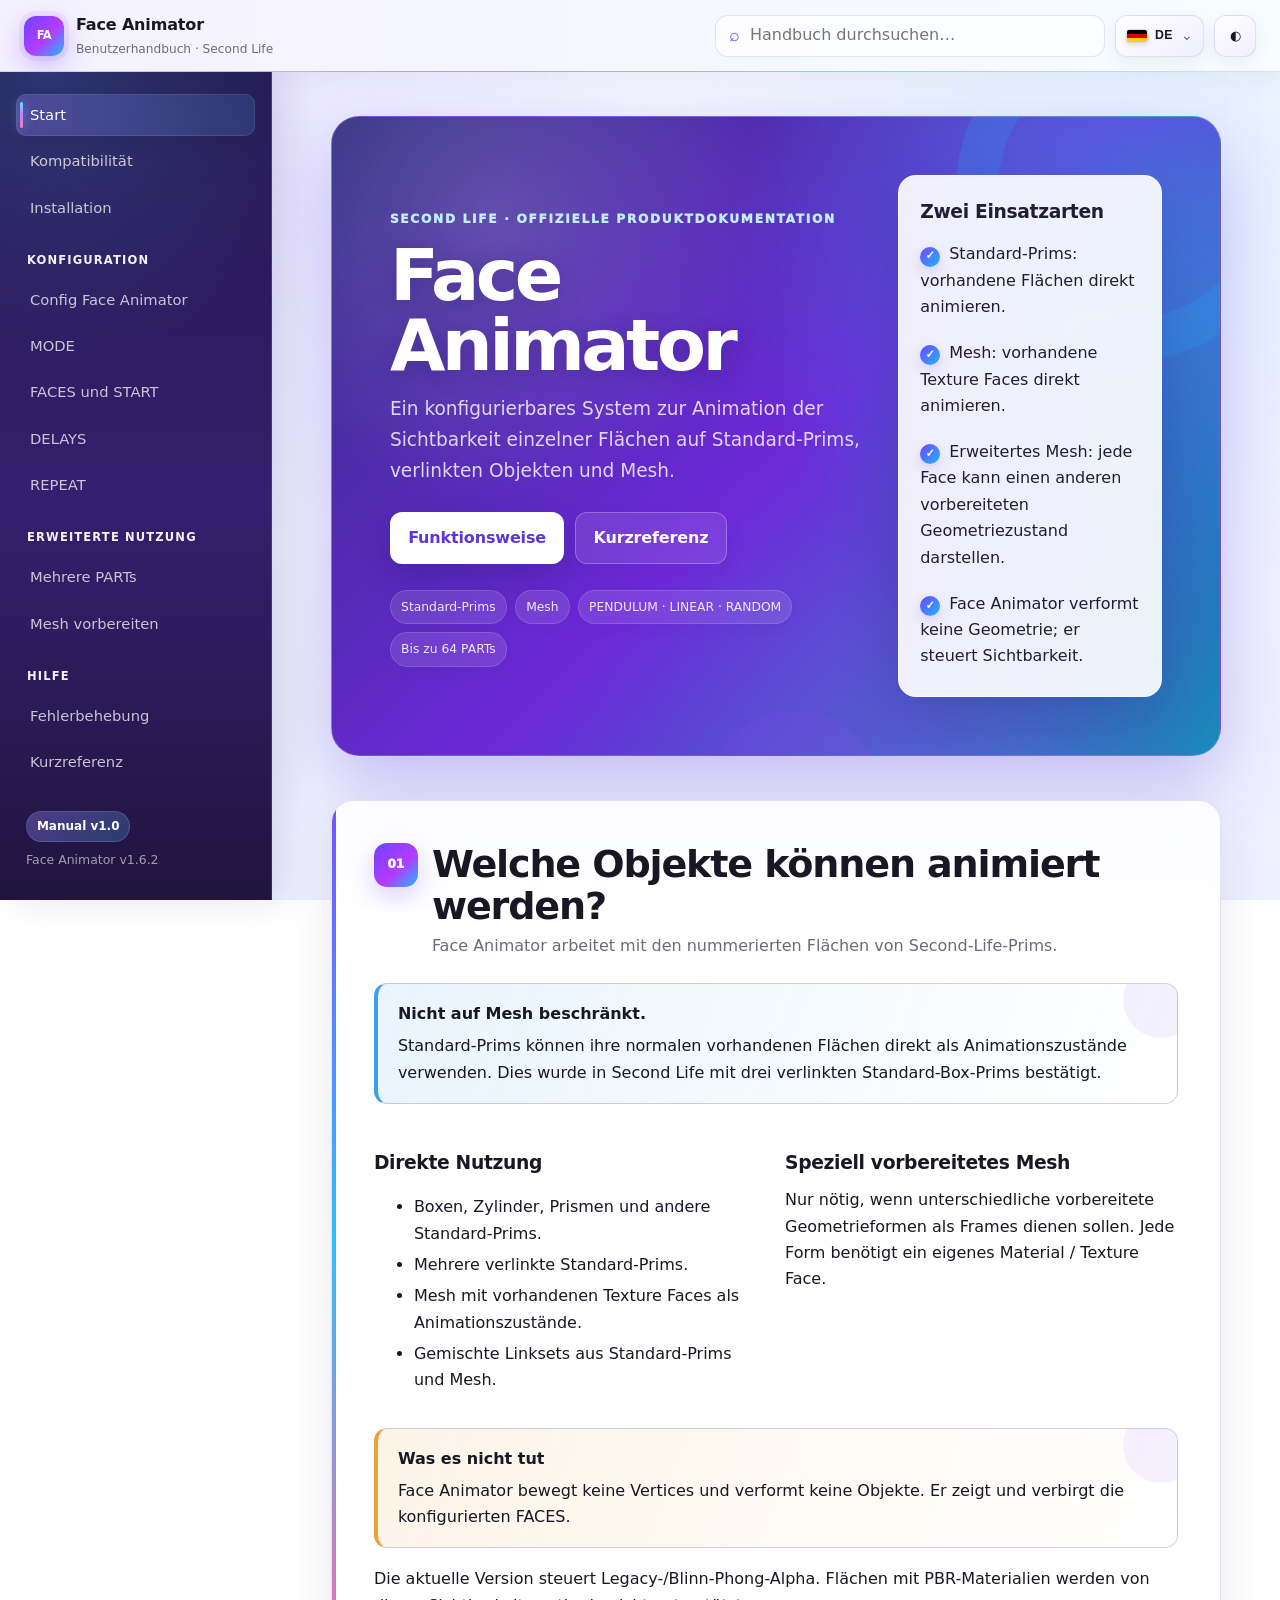
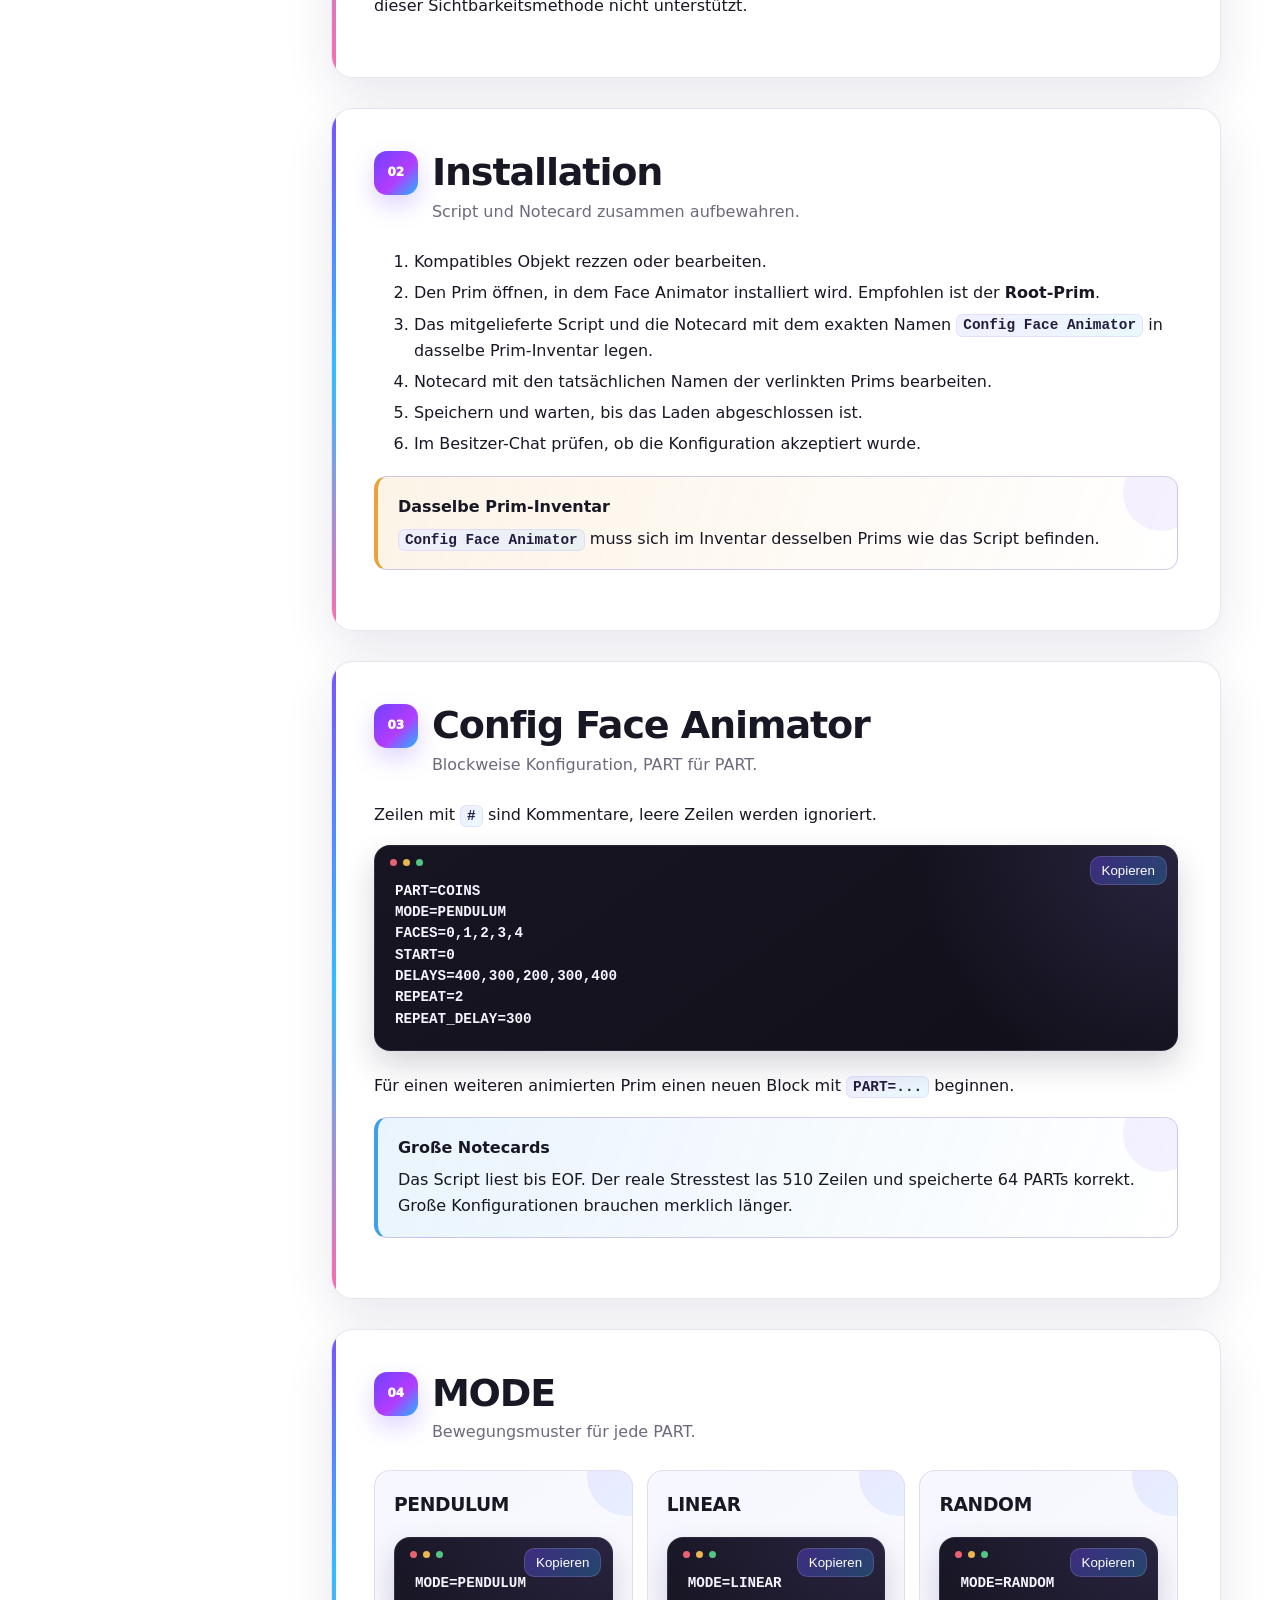
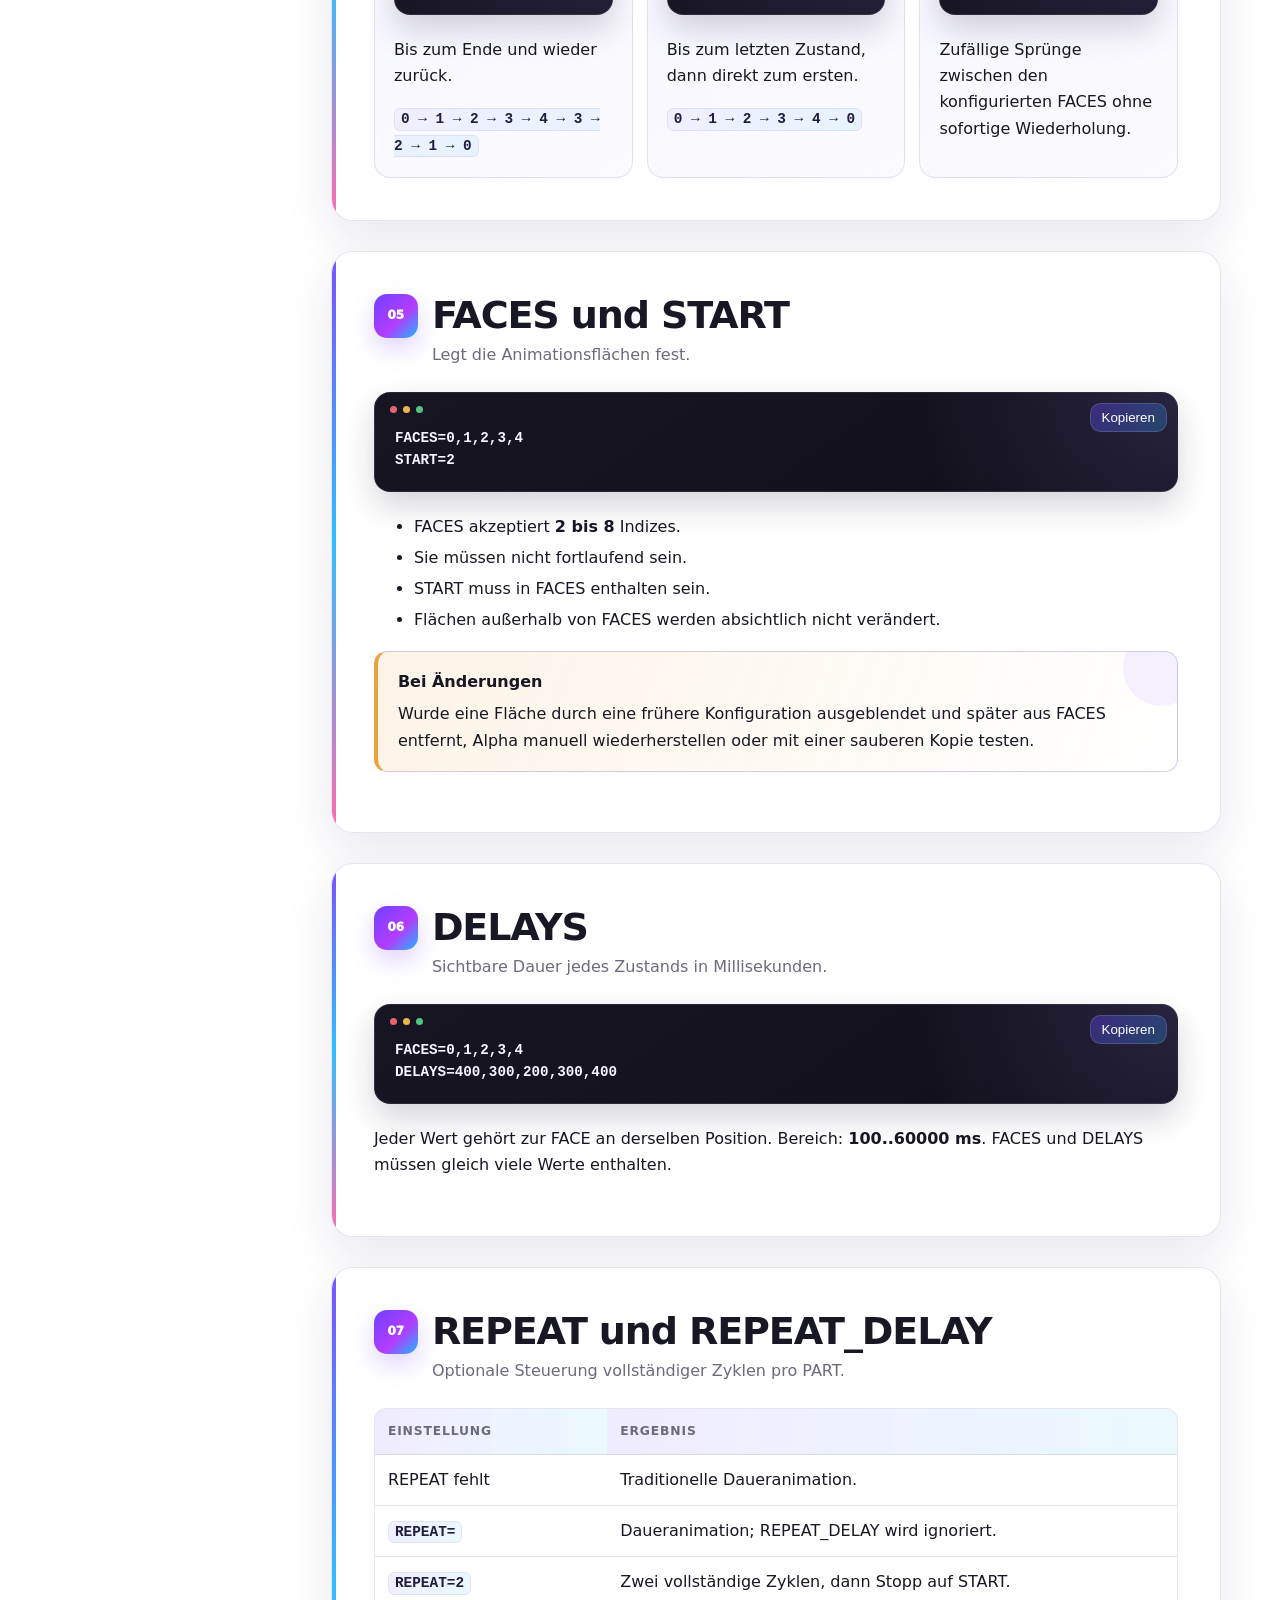
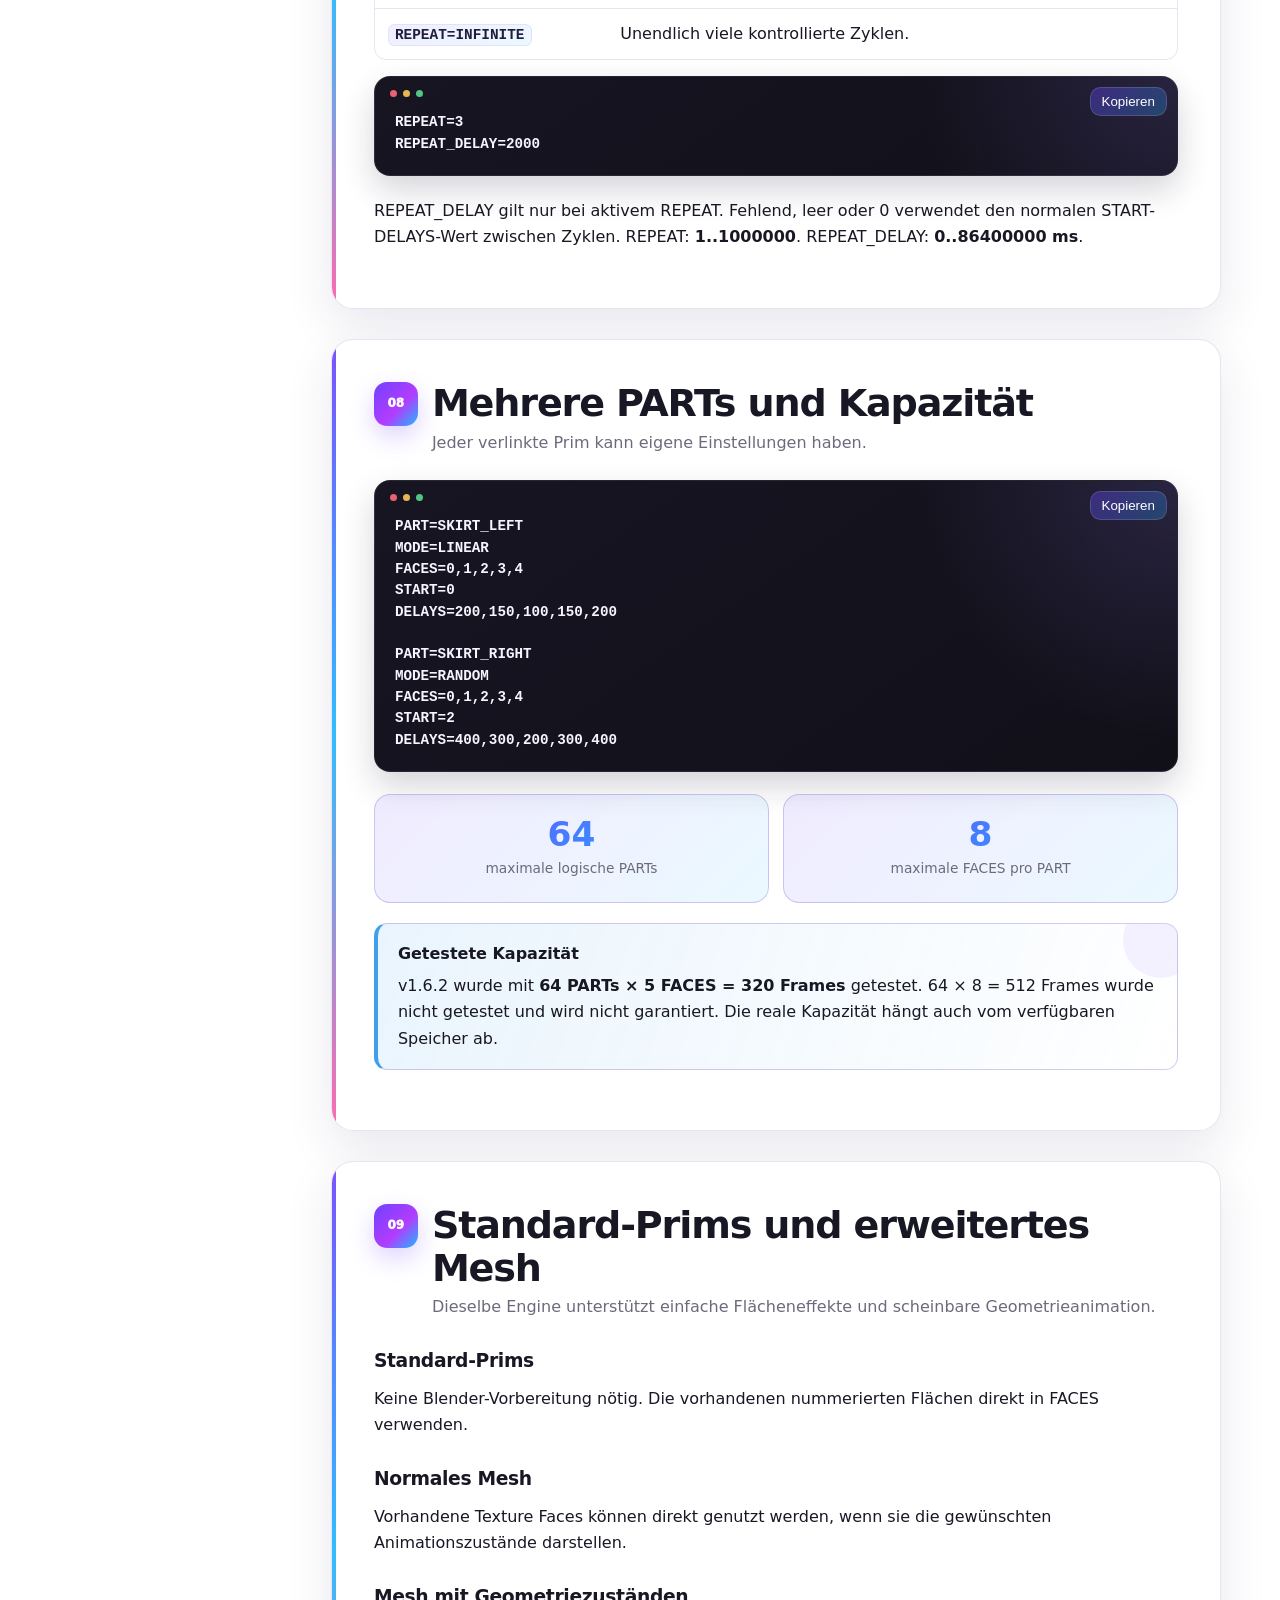
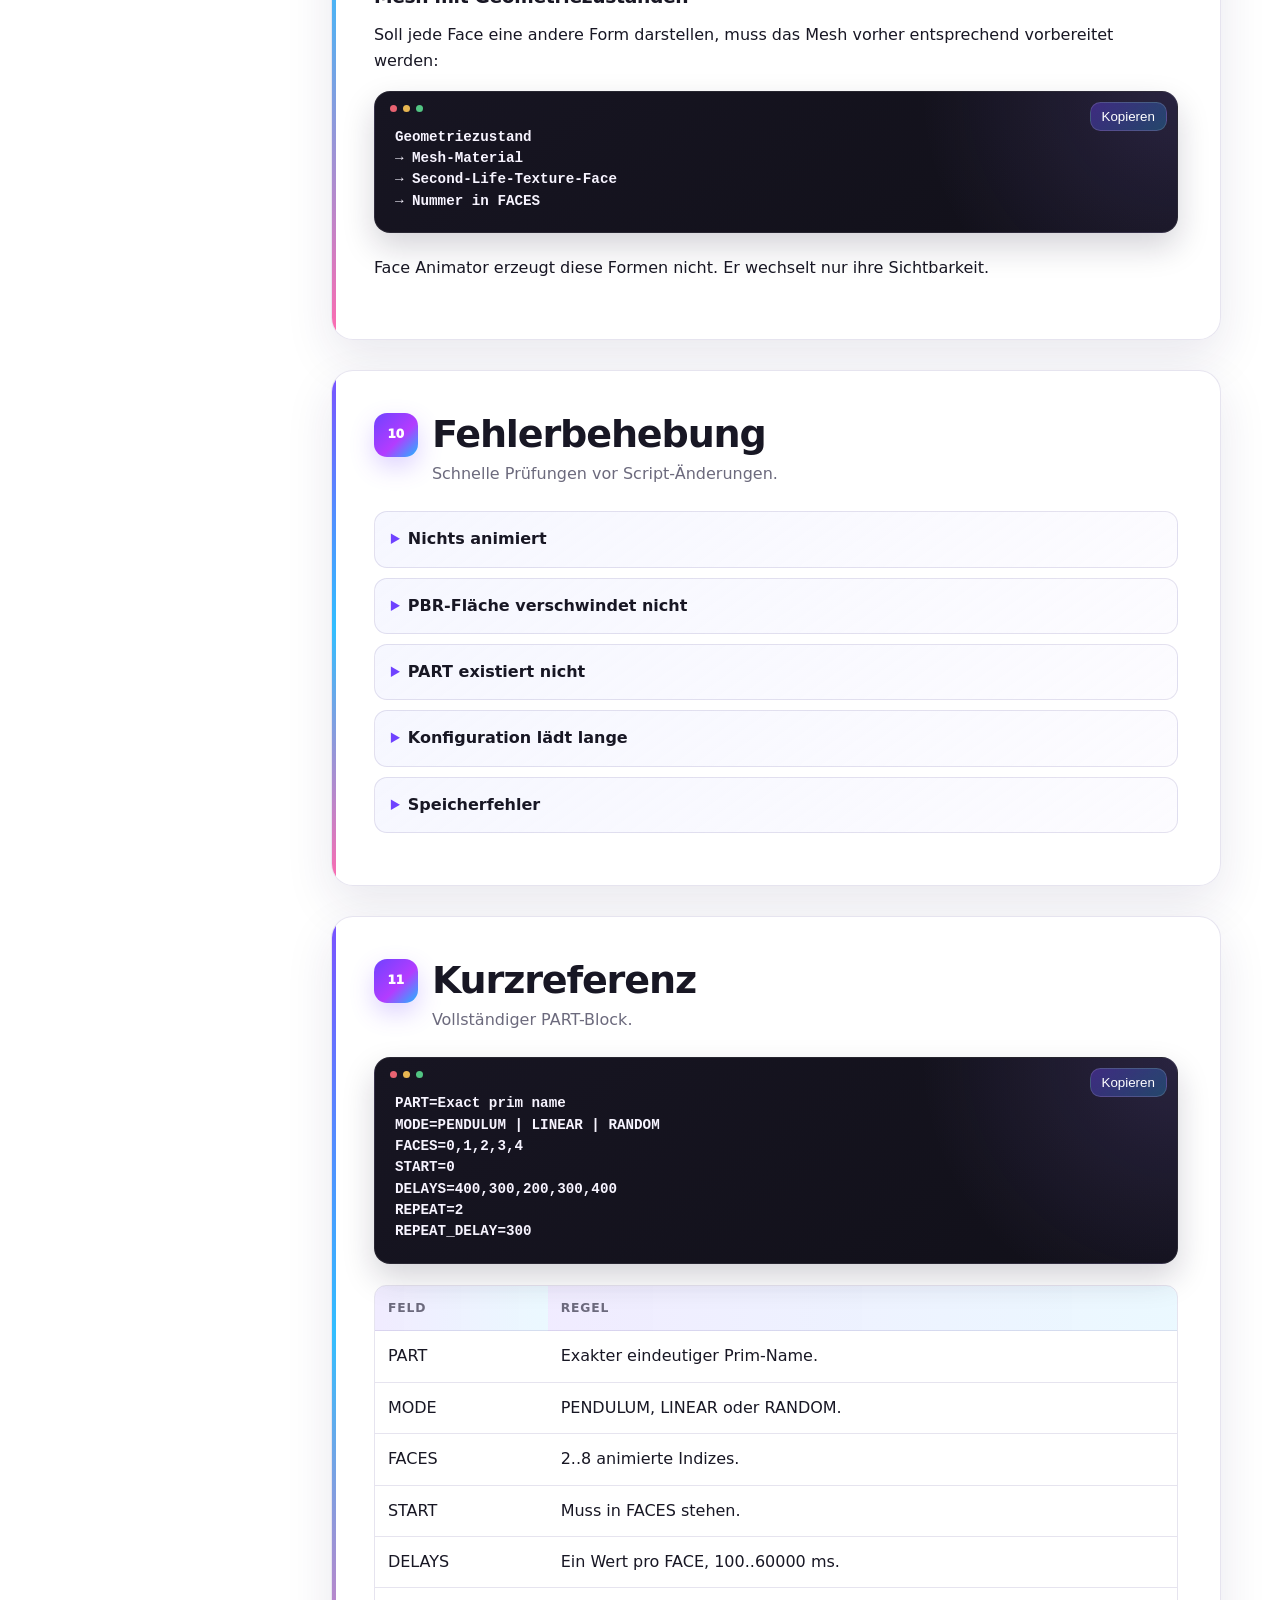
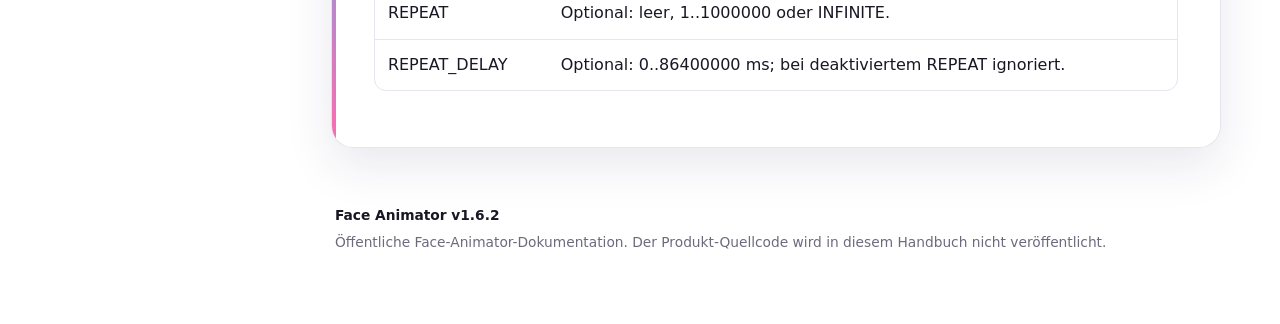
==== commit d410bfd6: "Amplía Face Animator a prims estándar y mesh" ====
--- a/docs/de.html
+++ b/docs/de.html
@@ -31,8 +31,23 @@
 <div class="layout">
   <aside class="sidebar" id="sidebar"><nav><a href="#inicio">Start</a><a href="#compatibilidade">Kompatibilität</a><a href="#instalacion">Installation</a><div class="nav-group">Konfiguration</div><a href="#config">Config Face Animator</a><a href="#modos">MODE</a><a href="#faces">FACES und START</a><a href="#delays">DELAYS</a><a href="#repeat">REPEAT</a><div class="nav-group">Erweiterte Nutzung</div><a href="#varias-partes">Mehrere PARTs</a><a href="#mesh">Mesh vorbereiten</a><div class="nav-group">Hilfe</div><a href="#problemas">Fehlerbehebung</a><a href="#referencia">Kurzreferenz</a></nav><div class="sidebar-footer"><span class="pill">Manual v1.0</span><span class="muted">Face Animator v1.6.2</span></div></aside>
   <main class="content" id="content">
-<section id="inicio" class="hero searchable"><div class="hero-copy"><span class="eyebrow">Second Life · offizielle Produktdokumentation</span><h1>Face Animator</h1><p class="lead">Visuelle Animation für speziell vorbereitete Meshes mit mehreren Geometriezuständen auf getrennten Texture Faces.</p><div class="hero-actions"><a class="button primary" href="#compatibilidade">Kompatibilität prüfen</a><a class="button ghost" href="#referencia">Kurzreferenz</a></div><div class="badges"><span>PENDULUM</span><span>LINEAR</span><span>RANDOM</span><span>Bis zu 64 PARTs</span></div></div><div class="hero-card"><h3>Vor dem Start</h3><ul class="check-list"><li>Das Mesh muss speziell für dieses System vorbereitet sein.</li><li>Jeder visuelle Zustand benötigt eine eigene Texture Face.</li><li>Maximal 8 Texture Faces pro Mesh-Prim.</li><li>PBR-Flächen werden von der aktuellen Sichtbarkeitsmethode nicht unterstützt.</li></ul></div></section>
-<section id="compatibilidade" class="doc-section searchable"><div class="section-heading"><span class="step">01</span><div><h2>Ist mein Mesh kompatibel?</h2><p>Vor der Installation prüfen.</p></div></div><div class="callout danger"><strong>Face Animator animiert keine beliebigen Meshes.</strong><p>Das Objekt muss bereits mehrere Geometriezustände im selben Mesh-Prim enthalten, die getrennten Materialien / Texture Faces zugewiesen sind.</p></div><div class="two-col"><div><h3>Kompatibel</h3><ul><li>Kleidung, Zubehör oder Effekte mit getrennten Zuständen.</li><li>2 bis 8 konfigurierte FACES pro PART.</li><li>Legacy-/Blinn-Phong-Flächen für Alpha-Sichtbarkeit.</li><li>Verlinkte Prims mit eindeutigen Namen.</li></ul></div><div><h3>Nicht kompatibel</h3><ul><li>Normales Mesh mit nur einer Geometrie, die vom Script verformt werden soll.</li><li>Knochen-, Rigging- oder Blender-Keyframe-Animation.</li><li>PBR-Flächen, die mit diesem Verfahren ausgeblendet werden sollen.</li><li>Zwei konfigurierte Prims mit demselben Namen.</li></ul></div></div><p>Second Life unterstützt bis zu <strong>8 Texture Faces pro Mesh-Prim</strong>. Das Limit gilt pro Prim, nicht für das gesamte Linkset.</p></section>
+<section id="inicio" class="hero searchable">
+  <div class="hero-copy">
+    <span class="eyebrow">Second Life · offizielle Produktdokumentation</span>
+    <h1>Face Animator</h1>
+    <p class="lead">Ein konfigurierbares System zur Animation der Sichtbarkeit einzelner Flächen auf Standard-Prims, verlinkten Objekten und Mesh.</p>
+    <div class="hero-actions"><a class="button primary" href="#compatibilidade">Funktionsweise</a><a class="button ghost" href="#referencia">Kurzreferenz</a></div>
+    <div class="badges"><span>Standard-Prims</span><span>Mesh</span><span>PENDULUM · LINEAR · RANDOM</span><span>Bis zu 64 PARTs</span></div>
+  </div>
+  <div class="hero-card"><h3>Zwei Einsatzarten</h3><ul class="check-list"><li>Standard-Prims: vorhandene Flächen direkt animieren.</li><li>Mesh: vorhandene Texture Faces direkt animieren.</li><li>Erweitertes Mesh: jede Face kann einen anderen vorbereiteten Geometriezustand darstellen.</li><li>Face Animator verformt keine Geometrie; er steuert Sichtbarkeit.</li></ul></div>
+</section>
+<section id="compatibilidade" class="doc-section searchable">
+  <div class="section-heading"><span class="step">01</span><div><h2>Welche Objekte können animiert werden?</h2><p>Face Animator arbeitet mit den nummerierten Flächen von Second-Life-Prims.</p></div></div>
+  <div class="callout info"><strong>Nicht auf Mesh beschränkt.</strong><p>Standard-Prims können ihre normalen vorhandenen Flächen direkt als Animationszustände verwenden. Dies wurde in Second Life mit drei verlinkten Standard-Box-Prims bestätigt.</p></div>
+  <div class="two-col"><div><h3>Direkte Nutzung</h3><ul><li>Boxen, Zylinder, Prismen und andere Standard-Prims.</li><li>Mehrere verlinkte Standard-Prims.</li><li>Mesh mit vorhandenen Texture Faces als Animationszustände.</li><li>Gemischte Linksets aus Standard-Prims und Mesh.</li></ul></div><div><h3>Speziell vorbereitetes Mesh</h3><p>Nur nötig, wenn unterschiedliche vorbereitete Geometrieformen als Frames dienen sollen. Jede Form benötigt ein eigenes Material / Texture Face.</p></div></div>
+  <div class="callout warning"><strong>Was es nicht tut</strong><p>Face Animator bewegt keine Vertices und verformt keine Objekte. Er zeigt und verbirgt die konfigurierten FACES.</p></div>
+  <p>Die aktuelle Version steuert Legacy-/Blinn-Phong-Alpha. Flächen mit PBR-Materialien werden von dieser Sichtbarkeitsmethode nicht unterstützt.</p>
+</section>
 <section id="instalacion" class="doc-section searchable"><div class="section-heading"><span class="step">02</span><div><h2>Installation</h2><p>Script und Notecard zusammen aufbewahren.</p></div></div><ol><li>Kompatibles Objekt rezzen oder bearbeiten.</li><li>Den Prim öffnen, in dem Face Animator installiert wird. Empfohlen ist der <strong>Root-Prim</strong>.</li><li>Das mitgelieferte Script und die Notecard mit dem exakten Namen <code>Config Face Animator</code> in dasselbe Prim-Inventar legen.</li><li>Notecard mit den tatsächlichen Namen der verlinkten Prims bearbeiten.</li><li>Speichern und warten, bis das Laden abgeschlossen ist.</li><li>Im Besitzer-Chat prüfen, ob die Konfiguration akzeptiert wurde.</li></ol><div class="callout warning"><strong>Dasselbe Prim-Inventar</strong><p><code>Config Face Animator</code> muss sich im Inventar desselben Prims wie das Script befinden.</p></div></section>
 <section id="config" class="doc-section searchable"><div class="section-heading"><span class="step">03</span><div><h2>Config Face Animator</h2><p>Blockweise Konfiguration, PART für PART.</p></div></div><p>Zeilen mit <code>#</code> sind Kommentare, leere Zeilen werden ignoriert.</p><pre><code>PART=COINS
 MODE=PENDULUM
@@ -59,10 +74,17 @@
 FACES=0,1,2,3,4
 START=2
 DELAYS=400,300,200,300,400</code></pre><div class="stats"><div><strong>64</strong><span>maximale logische PARTs</span></div><div><strong>8</strong><span>maximale FACES pro PART</span></div></div><div class="callout info"><strong>Getestete Kapazität</strong><p>v1.6.2 wurde mit <strong>64 PARTs × 5 FACES = 320 Frames</strong> getestet. 64 × 8 = 512 Frames wurde nicht getestet und wird nicht garantiert. Die reale Kapazität hängt auch vom verfügbaren Speicher ab.</p></div></section>
-<section id="mesh" class="doc-section searchable"><div class="section-heading"><span class="step">09</span><div><h2>Mesh vorbereiten</h2><p>Die animierte Geometrie wird vor Second Life erstellt.</p></div></div><pre><code>Geometriezustand
+<section id="mesh" class="doc-section searchable">
+  <div class="section-heading"><span class="step">09</span><div><h2>Standard-Prims und erweitertes Mesh</h2><p>Dieselbe Engine unterstützt einfache Flächeneffekte und scheinbare Geometrieanimation.</p></div></div>
+  <h3>Standard-Prims</h3><p>Keine Blender-Vorbereitung nötig. Die vorhandenen nummerierten Flächen direkt in FACES verwenden.</p>
+  <h3>Normales Mesh</h3><p>Vorhandene Texture Faces können direkt genutzt werden, wenn sie die gewünschten Animationszustände darstellen.</p>
+  <h3>Mesh mit Geometriezuständen</h3><p>Soll jede Face eine andere Form darstellen, muss das Mesh vorher entsprechend vorbereitet werden:</p>
+  <pre><code>Geometriezustand
 → Mesh-Material
 → Second-Life-Texture-Face
-→ Nummer in FACES</code></pre><ul><li>Jede sichtbare Position benötigt ein eigenes Material / Texture Face.</li><li>Statische Geometrie sollte separat und außerhalb von FACES liegen.</li><li>Face-Nummern nach dem Upload in Second Life prüfen.</li></ul></section>
+→ Nummer in FACES</code></pre>
+  <p>Face Animator erzeugt diese Formen nicht. Er wechselt nur ihre Sichtbarkeit.</p>
+</section>
 <section id="problemas" class="doc-section searchable"><div class="section-heading"><span class="step">10</span><div><h2>Fehlerbehebung</h2><p>Schnelle Prüfungen vor Script-Änderungen.</p></div></div><details><summary>Nichts animiert</summary><p>Mesh-Aufbau, exakten PART-Namen und gültige FACES prüfen.</p></details><details><summary>PBR-Fläche verschwindet nicht</summary><p>Die aktuelle Methode verwendet Blinn-Phong-Alpha; PBR-Flächen reagieren darauf nicht sichtbar.</p></details><details><summary>PART existiert nicht</summary><p>Den exakten Namen aus dem Startscan verwenden.</p></details><details><summary>Konfiguration lädt lange</summary><p>Notecards werden zeilenweise gelesen. Auf EOF/valid configuration warten.</p></details><details><summary>Speicherfehler</summary><p>Gesamtzahl von PARTs oder FACES reduzieren.</p></details></section>
 <section id="referencia" class="doc-section searchable"><div class="section-heading"><span class="step">11</span><div><h2>Kurzreferenz</h2><p>Vollständiger PART-Block.</p></div></div><pre><code>PART=Exact prim name
 MODE=PENDULUM | LINEAR | RANDOM
@@ -72,5 +94,5 @@
 REPEAT=2
 REPEAT_DELAY=300</code></pre><table><thead><tr><th>Feld</th><th>Regel</th></tr></thead><tbody><tr><td>PART</td><td>Exakter eindeutiger Prim-Name.</td></tr><tr><td>MODE</td><td>PENDULUM, LINEAR oder RANDOM.</td></tr><tr><td>FACES</td><td>2..8 animierte Indizes.</td></tr><tr><td>START</td><td>Muss in FACES stehen.</td></tr><tr><td>DELAYS</td><td>Ein Wert pro FACE, 100..60000 ms.</td></tr><tr><td>REPEAT</td><td>Optional: leer, 1..1000000 oder INFINITE.</td></tr><tr><td>REPEAT_DELAY</td><td>Optional: 0..86400000 ms; bei deaktiviertem REPEAT ignoriert.</td></tr></tbody></table></section><div id="noResults" class="no-results" hidden><h2>Keine Treffer</h2></div><footer class="site-footer"><strong>Face Animator v1.6.2</strong><span>Öffentliche Face-Animator-Dokumentation. Der Produkt-Quellcode wird in diesem Handbuch nicht veröffentlicht.</span></footer></main>
 </div>
-<script src="./app.js?v=face-animator-20261009-2"></script>
+<script src="./app.js?v=face-animator-20261009-3"></script>
 </body></html>
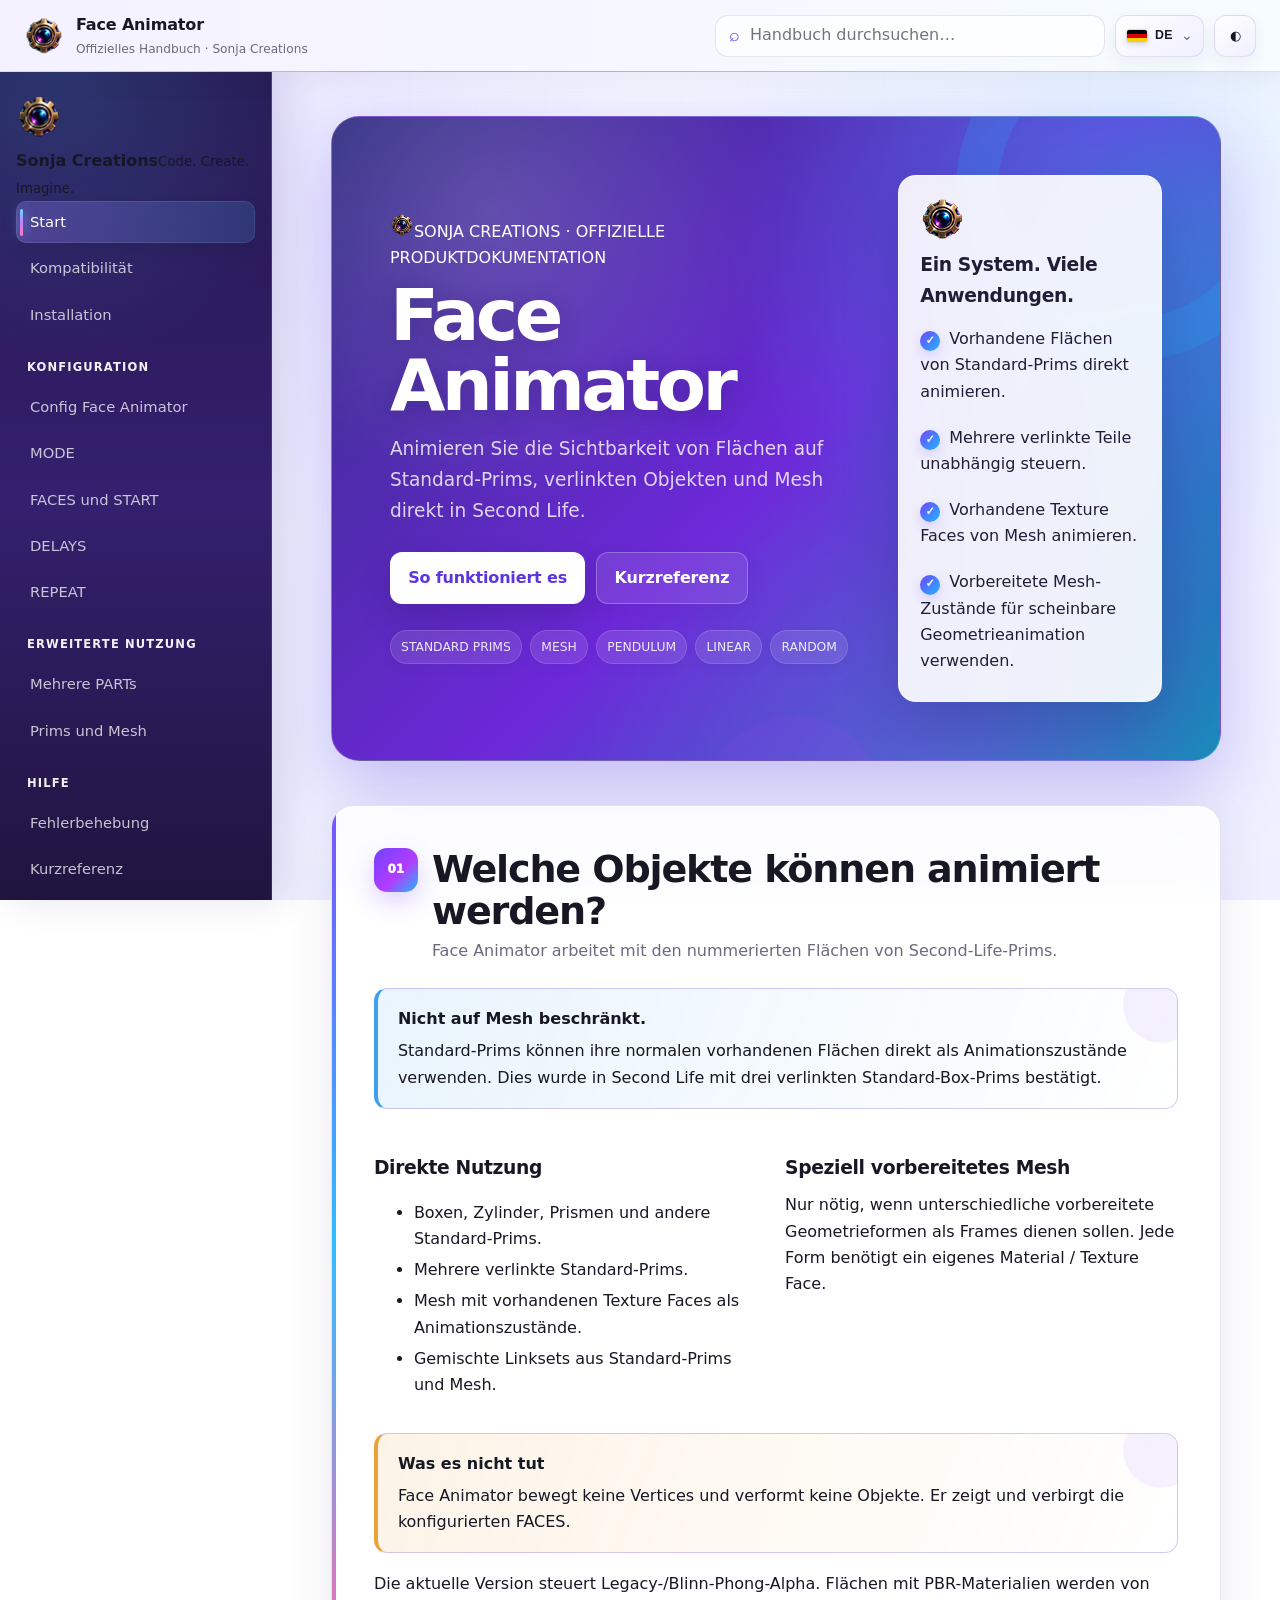
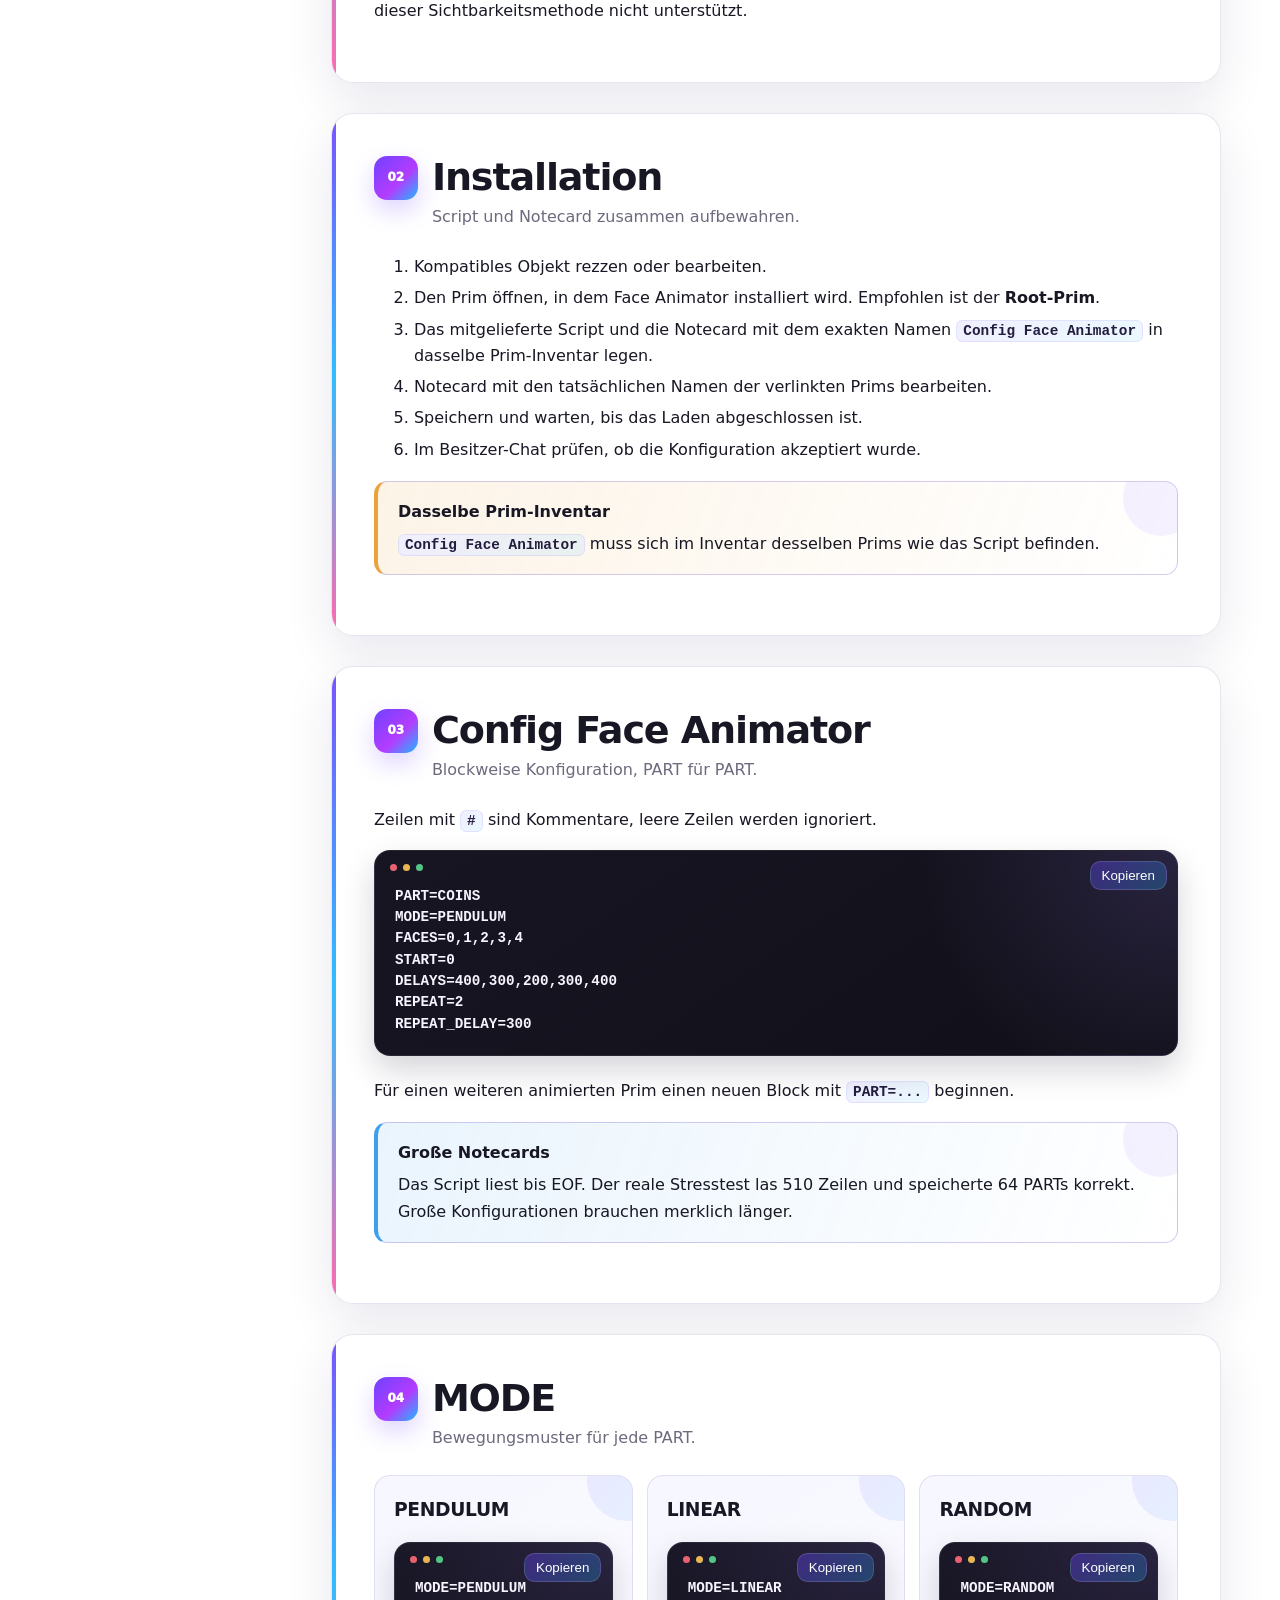
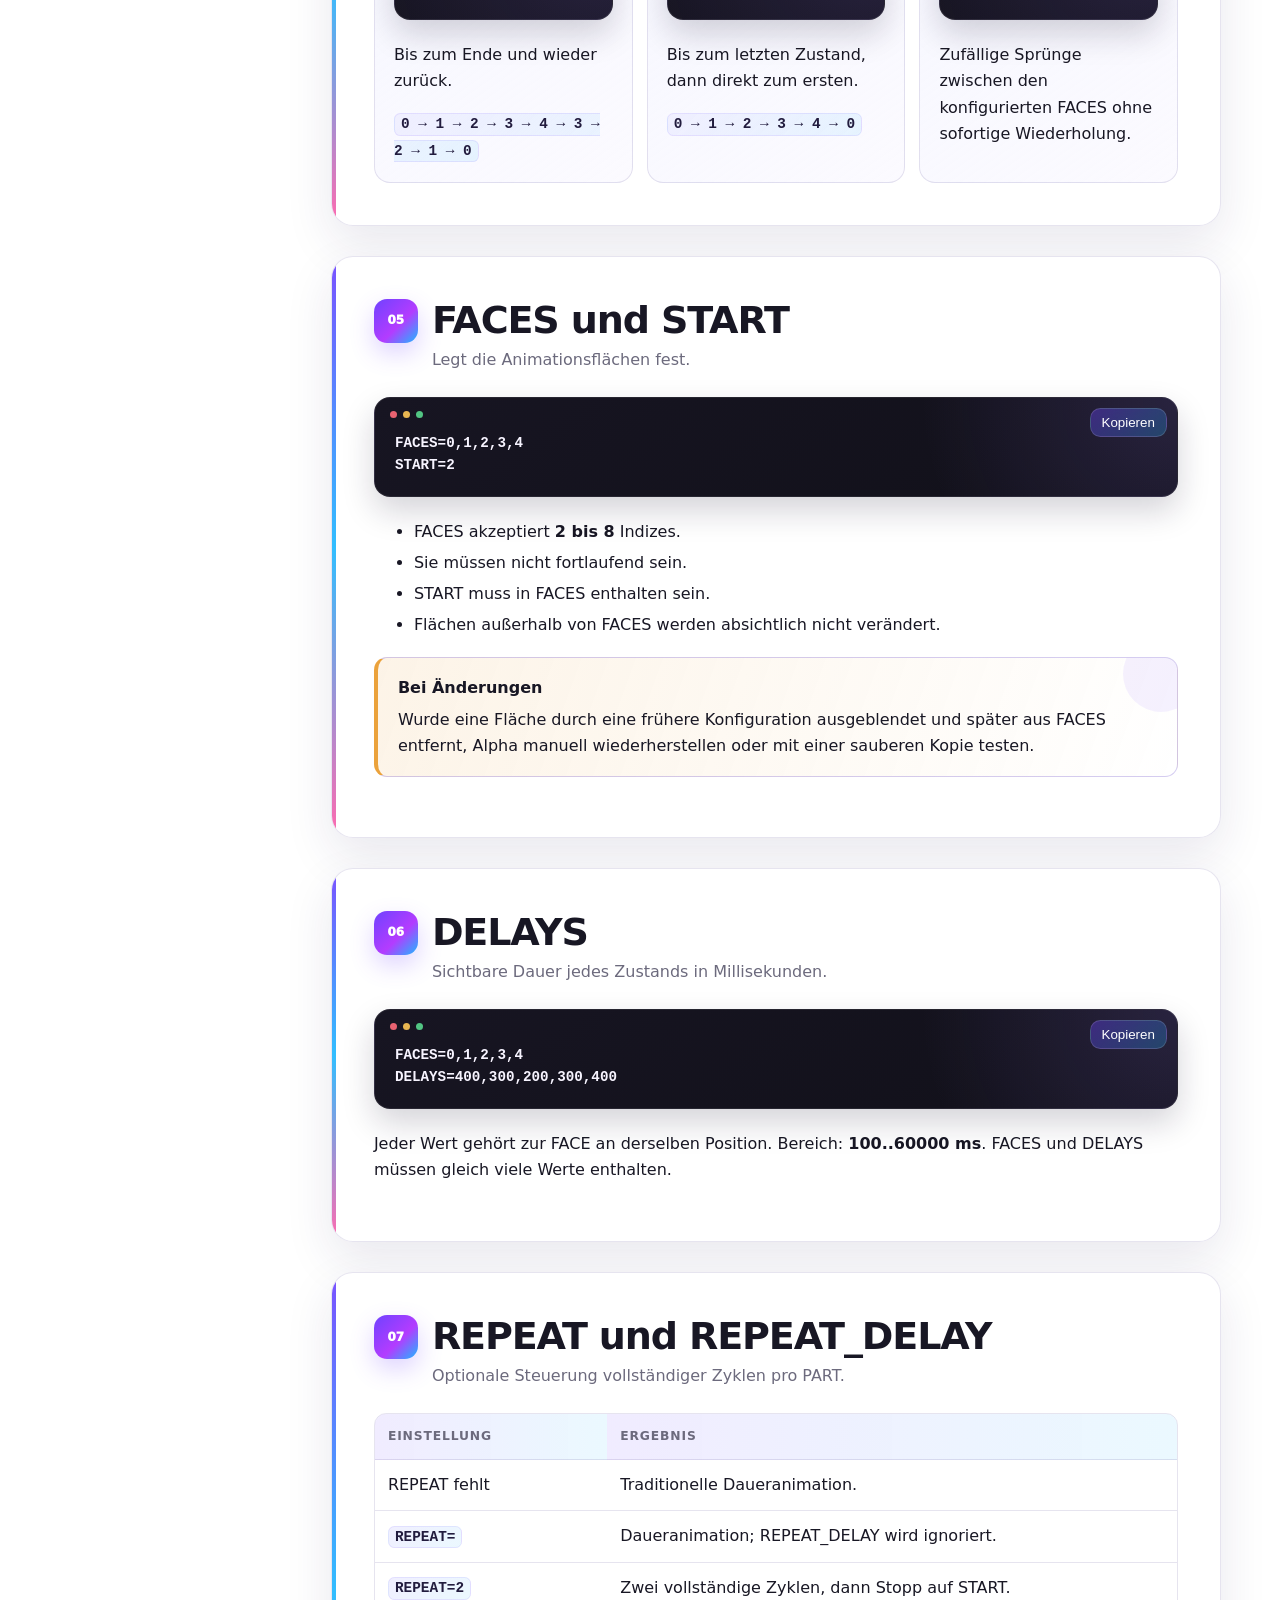
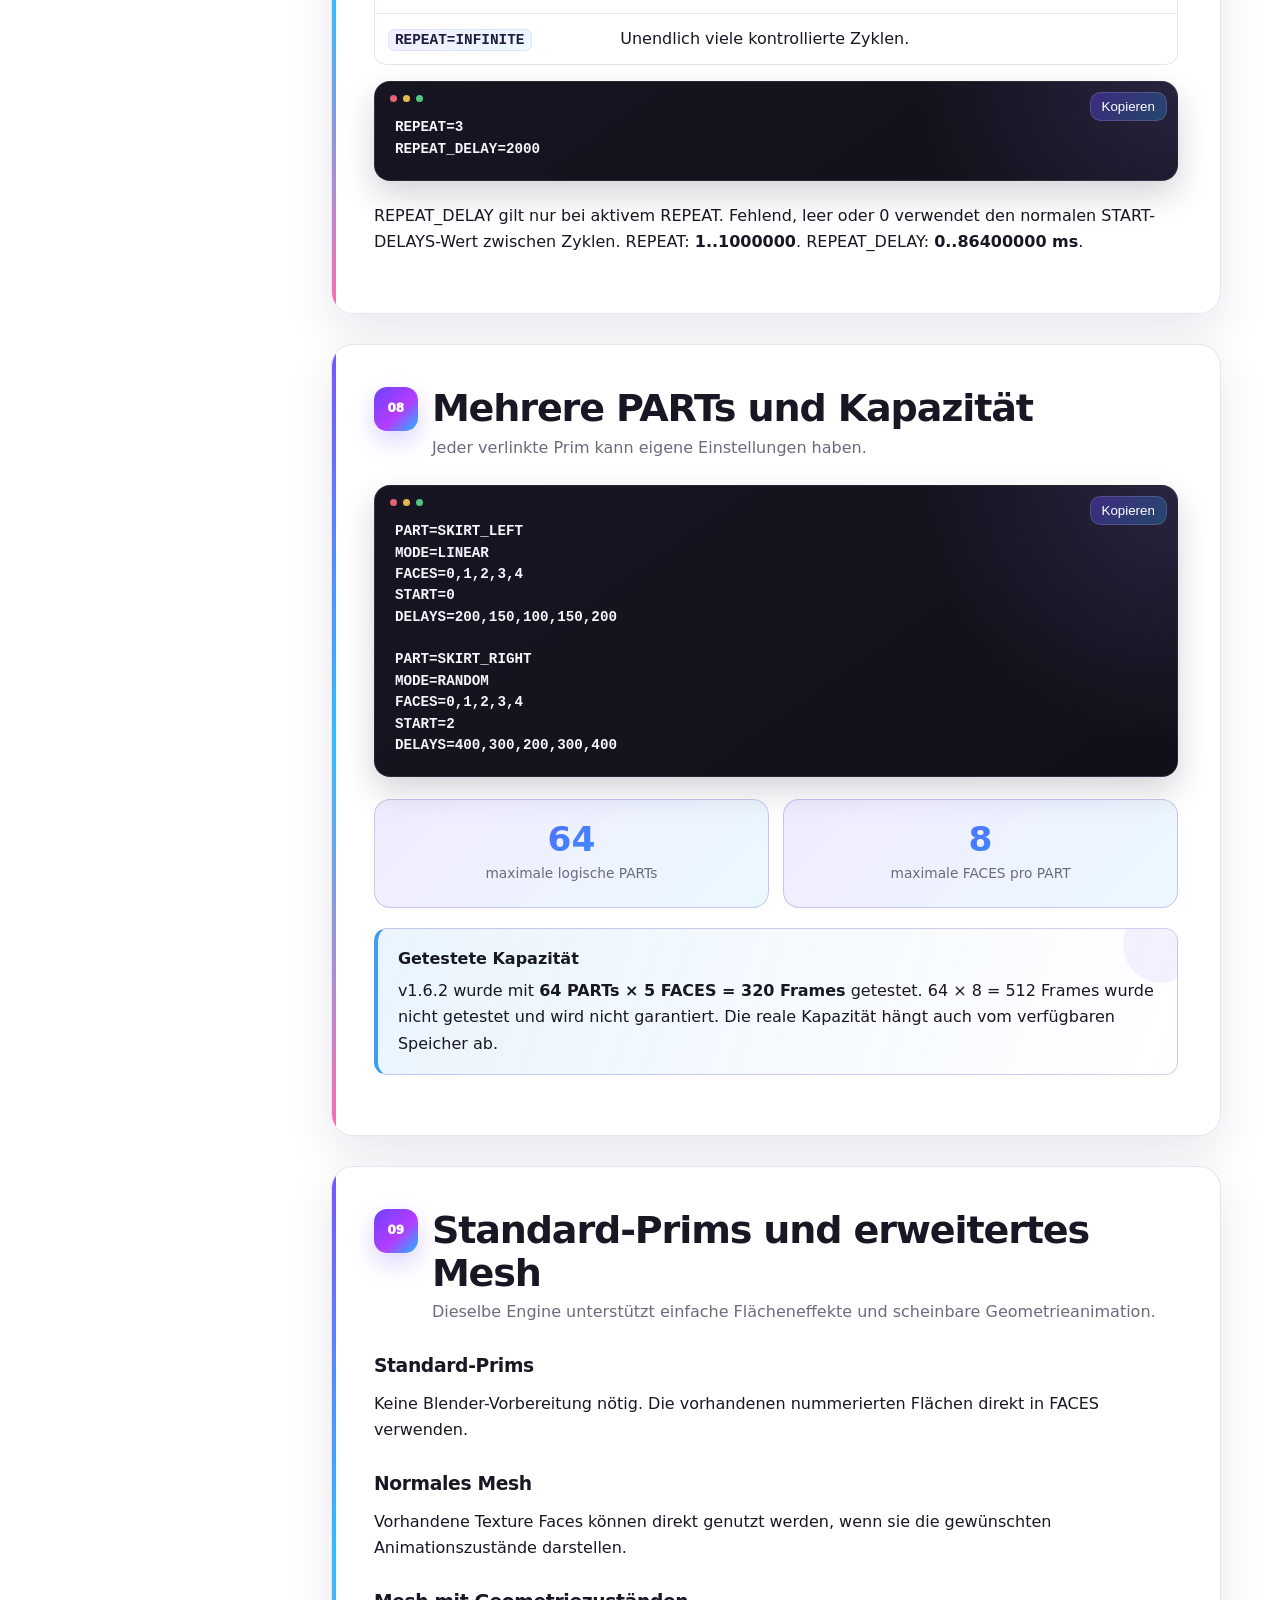
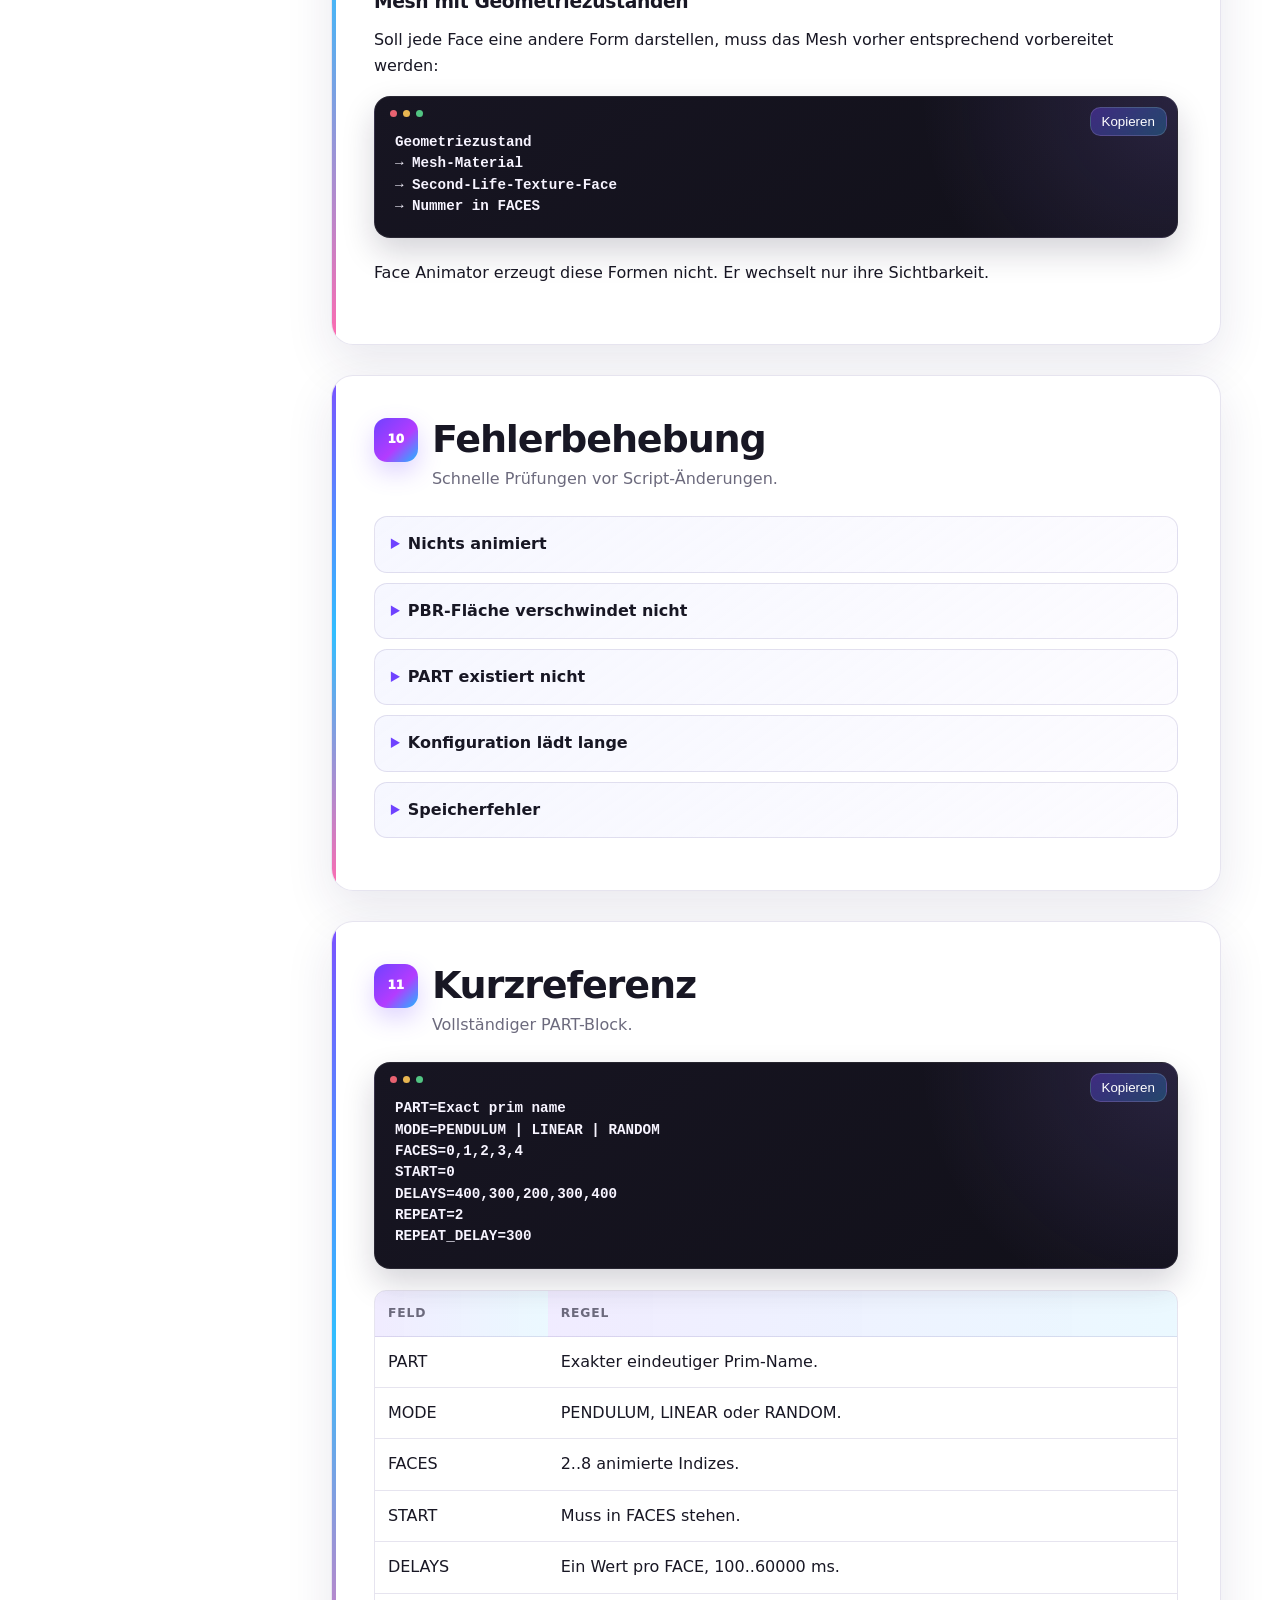
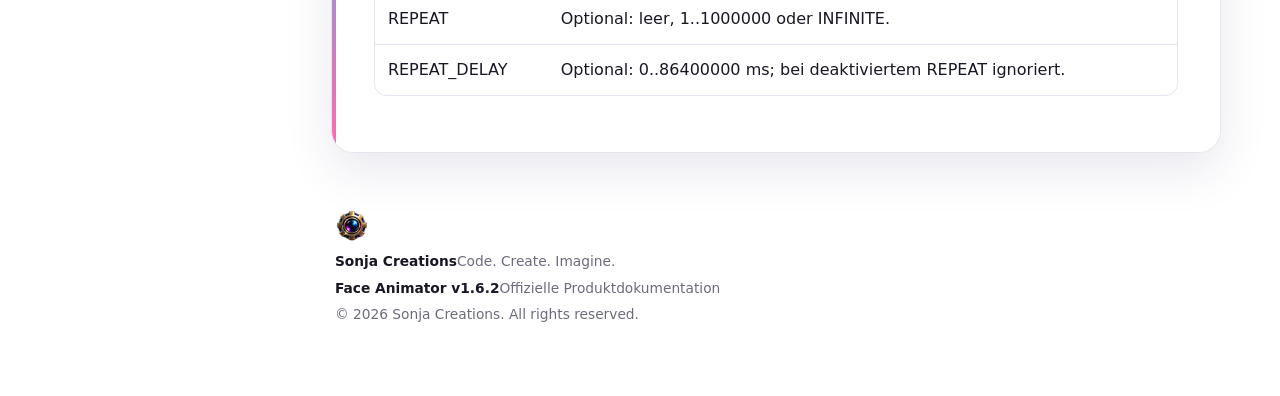
==== commit be7469bc: "Aplica branding de Sonja Creations al manual" ====
--- a/docs/de.html
+++ b/docs/de.html
@@ -3,15 +3,20 @@
 <head>
   <meta charset="utf-8">
   <meta name="viewport" content="width=device-width,initial-scale=1">
-  <meta name="description" content="Benutzerhandbuch für Face Animator v1.6.2 für Second Life.">
-  <meta name="theme-color" content="#5745d8">
-  <title>Face Animator · Benutzerhandbuch</title>
-  <link rel="stylesheet" href="./styles.css?v=face-animator-20261009-1">
+  <meta name="description" content="Offizielles Face Animator Benutzerhandbuch für Second Life, veröffentlicht von Sonja Creations.">
+  <meta name="theme-color" content="#18283D">
+  <title>Face Animator · Sonja Creations</title>
+  <link rel="icon" type="image/png" href="./assets/brand/icono2.png">
+  <link rel="apple-touch-icon" href="./assets/brand/icono2.png">
+  <link rel="stylesheet" href="./styles.css?v=sonja-creations-20261009-1">
 </head>
 <body>
 <header class="topbar">
   <button class="icon-button mobile-only" id="menuButton" aria-label="Menu">☰</button>
-  <a class="brand" href="#inicio" aria-label="Face Animator"><span class="brand-mark">FA</span><span><strong>Face Animator</strong><small>Benutzerhandbuch · Second Life</small></span></a>
+  <a class="brand brand-sonja" href="#inicio" aria-label="Face Animator by Sonja Creations">
+      <img class="brand-icon" src="./assets/brand/icono2.png" alt="" width="40" height="40">
+      <span><strong>Face Animator</strong><small>Offizielles Handbuch · Sonja Creations</small></span>
+    </a>
   <div class="top-actions">
     <label class="search"><span>⌕</span><input id="searchInput" type="search" placeholder="Handbuch durchsuchen…" aria-label="Handbuch durchsuchen…"></label>
     <div class="language-dropdown" id="languageDropdown">
@@ -29,17 +34,31 @@
   </div>
 </header>
 <div class="layout">
-  <aside class="sidebar" id="sidebar"><nav><a href="#inicio">Start</a><a href="#compatibilidade">Kompatibilität</a><a href="#instalacion">Installation</a><div class="nav-group">Konfiguration</div><a href="#config">Config Face Animator</a><a href="#modos">MODE</a><a href="#faces">FACES und START</a><a href="#delays">DELAYS</a><a href="#repeat">REPEAT</a><div class="nav-group">Erweiterte Nutzung</div><a href="#varias-partes">Mehrere PARTs</a><a href="#mesh">Mesh vorbereiten</a><div class="nav-group">Hilfe</div><a href="#problemas">Fehlerbehebung</a><a href="#referencia">Kurzreferenz</a></nav><div class="sidebar-footer"><span class="pill">Manual v1.0</span><span class="muted">Face Animator v1.6.2</span></div></aside>
+  <aside class="sidebar" id="sidebar">
+      <div class="sidebar-brand">
+        <img src="./assets/brand/icono2.png" alt="" width="46" height="46">
+        <div><strong>Sonja Creations</strong><small>Code. Create. Imagine.</small></div>
+      </div>
+      <nav><a href="#inicio">Start</a><a href="#compatibilidade">Kompatibilität</a><a href="#instalacion">Installation</a><div class="nav-group">Konfiguration</div><a href="#config">Config Face Animator</a><a href="#modos">MODE</a><a href="#faces">FACES und START</a><a href="#delays">DELAYS</a><a href="#repeat">REPEAT</a><div class="nav-group">Erweiterte Nutzung</div><a href="#varias-partes">Mehrere PARTs</a><a href="#mesh">Prims und Mesh</a><div class="nav-group">Hilfe</div><a href="#problemas">Fehlerbehebung</a><a href="#referencia">Kurzreferenz</a></nav><div class="sidebar-footer"><span class="pill">Manual v1.0</span><span class="muted">Face Animator v1.6.2</span></div></aside>
   <main class="content" id="content">
-<section id="inicio" class="hero searchable">
+<section id="inicio" class="hero hero-sonja searchable">
   <div class="hero-copy">
-    <span class="eyebrow">Second Life · offizielle Produktdokumentation</span>
+    <div class="sonja-kicker"><img src="./assets/brand/icono2.png" alt="" width="24" height="24"><span>SONJA CREATIONS · OFFIZIELLE PRODUKTDOKUMENTATION</span></div>
     <h1>Face Animator</h1>
-    <p class="lead">Ein konfigurierbares System zur Animation der Sichtbarkeit einzelner Flächen auf Standard-Prims, verlinkten Objekten und Mesh.</p>
-    <div class="hero-actions"><a class="button primary" href="#compatibilidade">Funktionsweise</a><a class="button ghost" href="#referencia">Kurzreferenz</a></div>
-    <div class="badges"><span>Standard-Prims</span><span>Mesh</span><span>PENDULUM · LINEAR · RANDOM</span><span>Bis zu 64 PARTs</span></div>
+    <p class="lead">Animieren Sie die Sichtbarkeit von Flächen auf Standard-Prims, verlinkten Objekten und Mesh direkt in Second Life.</p>
+    <div class="hero-actions"><a class="button primary" href="#compatibilidad">So funktioniert es</a><a class="button ghost" href="#referencia">Kurzreferenz</a></div>
+    <div class="badges"><span>STANDARD PRIMS</span><span>MESH</span><span>PENDULUM</span><span>LINEAR</span><span>RANDOM</span></div>
   </div>
-  <div class="hero-card"><h3>Zwei Einsatzarten</h3><ul class="check-list"><li>Standard-Prims: vorhandene Flächen direkt animieren.</li><li>Mesh: vorhandene Texture Faces direkt animieren.</li><li>Erweitertes Mesh: jede Face kann einen anderen vorbereiteten Geometriezustand darstellen.</li><li>Face Animator verformt keine Geometrie; er steuert Sichtbarkeit.</li></ul></div>
+  <div class="hero-card sonja-hero-card">
+    <div class="hero-brand-icon"><img src="./assets/brand/icono2.png" alt="Sonja Creations"></div>
+    <h3>Ein System. Viele Anwendungen.</h3>
+    <ul class="check-list">
+      <li>Vorhandene Flächen von Standard-Prims direkt animieren.</li>
+      <li>Mehrere verlinkte Teile unabhängig steuern.</li>
+      <li>Vorhandene Texture Faces von Mesh animieren.</li>
+      <li>Vorbereitete Mesh-Zustände für scheinbare Geometrieanimation verwenden.</li>
+    </ul>
+  </div>
 </section>
 <section id="compatibilidade" class="doc-section searchable">
   <div class="section-heading"><span class="step">01</span><div><h2>Welche Objekte können animiert werden?</h2><p>Face Animator arbeitet mit den nummerierten Flächen von Second-Life-Prims.</p></div></div>
@@ -92,7 +111,11 @@
 START=0
 DELAYS=400,300,200,300,400
 REPEAT=2
-REPEAT_DELAY=300</code></pre><table><thead><tr><th>Feld</th><th>Regel</th></tr></thead><tbody><tr><td>PART</td><td>Exakter eindeutiger Prim-Name.</td></tr><tr><td>MODE</td><td>PENDULUM, LINEAR oder RANDOM.</td></tr><tr><td>FACES</td><td>2..8 animierte Indizes.</td></tr><tr><td>START</td><td>Muss in FACES stehen.</td></tr><tr><td>DELAYS</td><td>Ein Wert pro FACE, 100..60000 ms.</td></tr><tr><td>REPEAT</td><td>Optional: leer, 1..1000000 oder INFINITE.</td></tr><tr><td>REPEAT_DELAY</td><td>Optional: 0..86400000 ms; bei deaktiviertem REPEAT ignoriert.</td></tr></tbody></table></section><div id="noResults" class="no-results" hidden><h2>Keine Treffer</h2></div><footer class="site-footer"><strong>Face Animator v1.6.2</strong><span>Öffentliche Face-Animator-Dokumentation. Der Produkt-Quellcode wird in diesem Handbuch nicht veröffentlicht.</span></footer></main>
+REPEAT_DELAY=300</code></pre><table><thead><tr><th>Feld</th><th>Regel</th></tr></thead><tbody><tr><td>PART</td><td>Exakter eindeutiger Prim-Name.</td></tr><tr><td>MODE</td><td>PENDULUM, LINEAR oder RANDOM.</td></tr><tr><td>FACES</td><td>2..8 animierte Indizes.</td></tr><tr><td>START</td><td>Muss in FACES stehen.</td></tr><tr><td>DELAYS</td><td>Ein Wert pro FACE, 100..60000 ms.</td></tr><tr><td>REPEAT</td><td>Optional: leer, 1..1000000 oder INFINITE.</td></tr><tr><td>REPEAT_DELAY</td><td>Optional: 0..86400000 ms; bei deaktiviertem REPEAT ignoriert.</td></tr></tbody></table></section><div id="noResults" class="no-results" hidden><h2>Keine Treffer</h2></div><footer class="site-footer sonja-footer">
+        <div class="footer-brand"><img src="./assets/brand/icono2.png" alt="" width="34" height="34"><div><strong>Sonja Creations</strong><span>Code. Create. Imagine.</span></div></div>
+        <div class="footer-product"><strong>Face Animator v1.6.2</strong><span>Offizielle Produktdokumentation</span></div>
+        <div class="footer-copy">© 2026 Sonja Creations. All rights reserved.</div>
+      </footer></main>
 </div>
 <script src="./app.js?v=face-animator-20261009-3"></script>
 </body></html>
